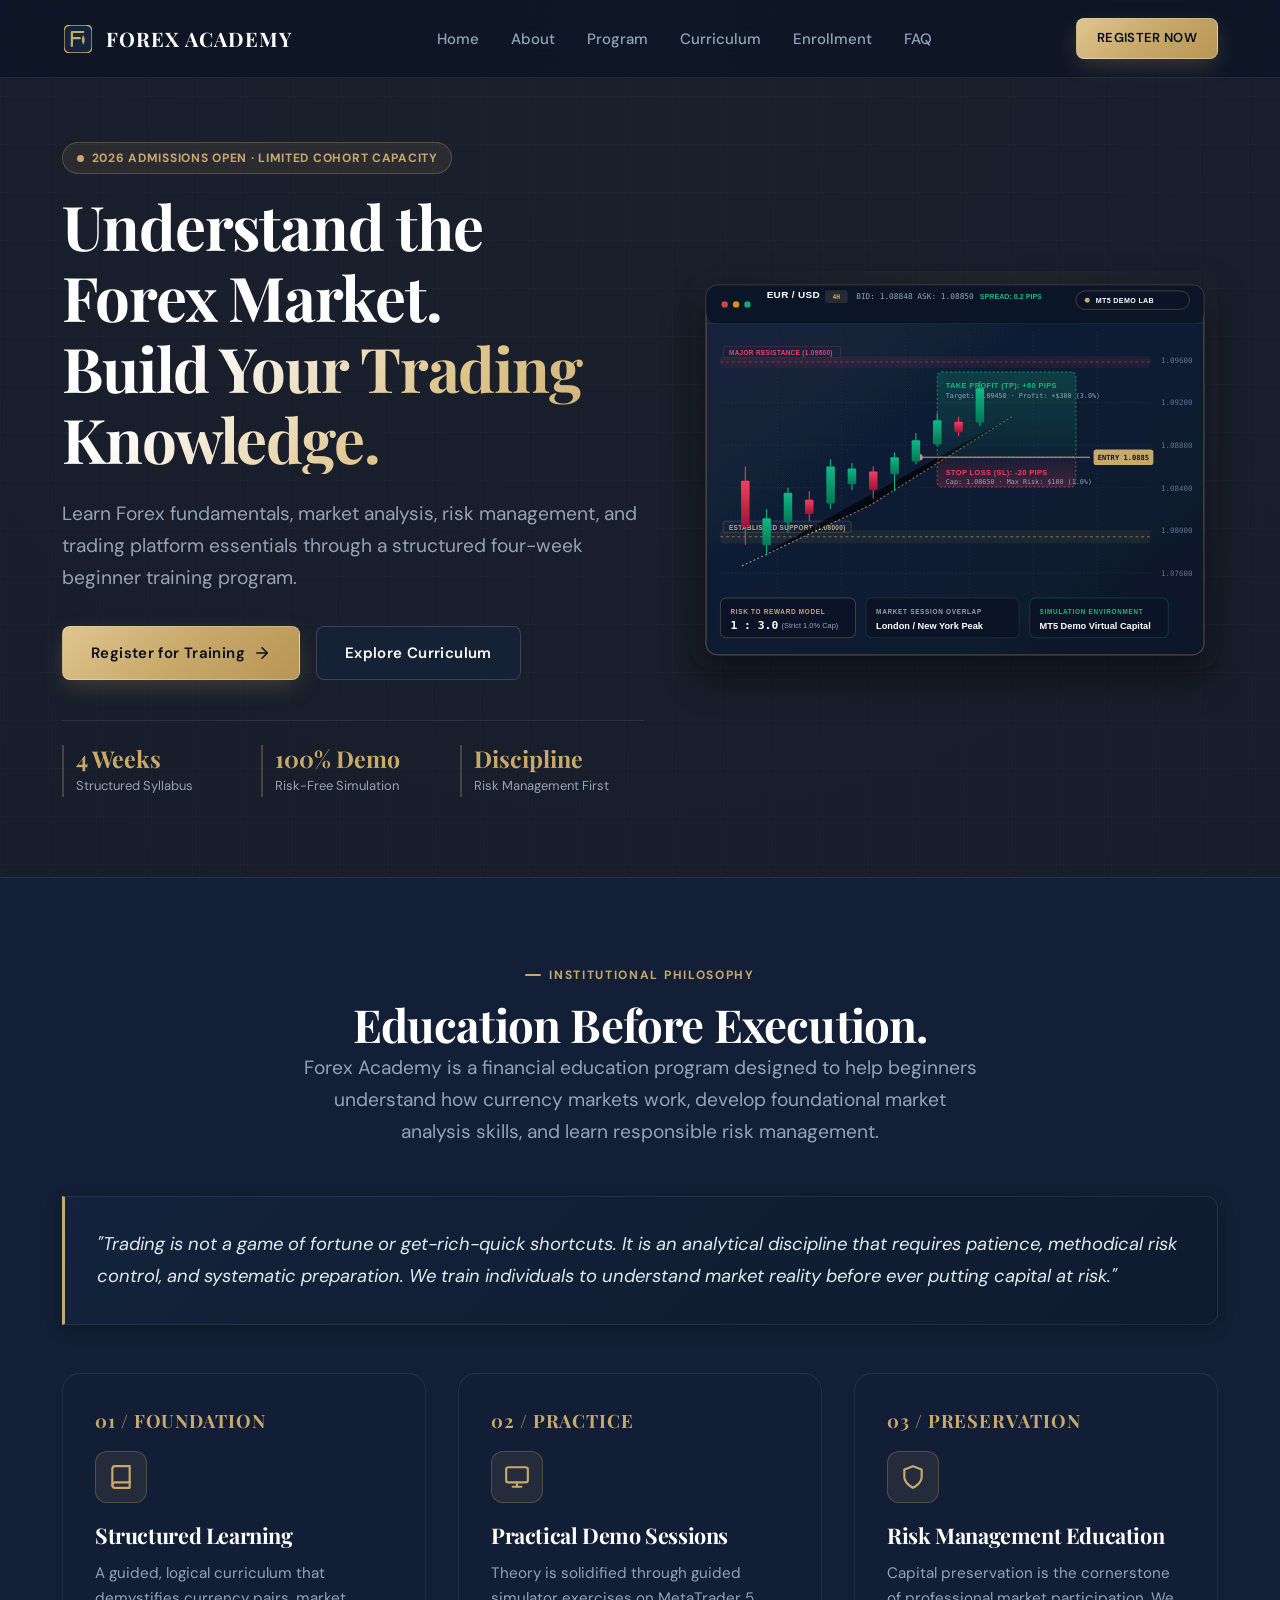
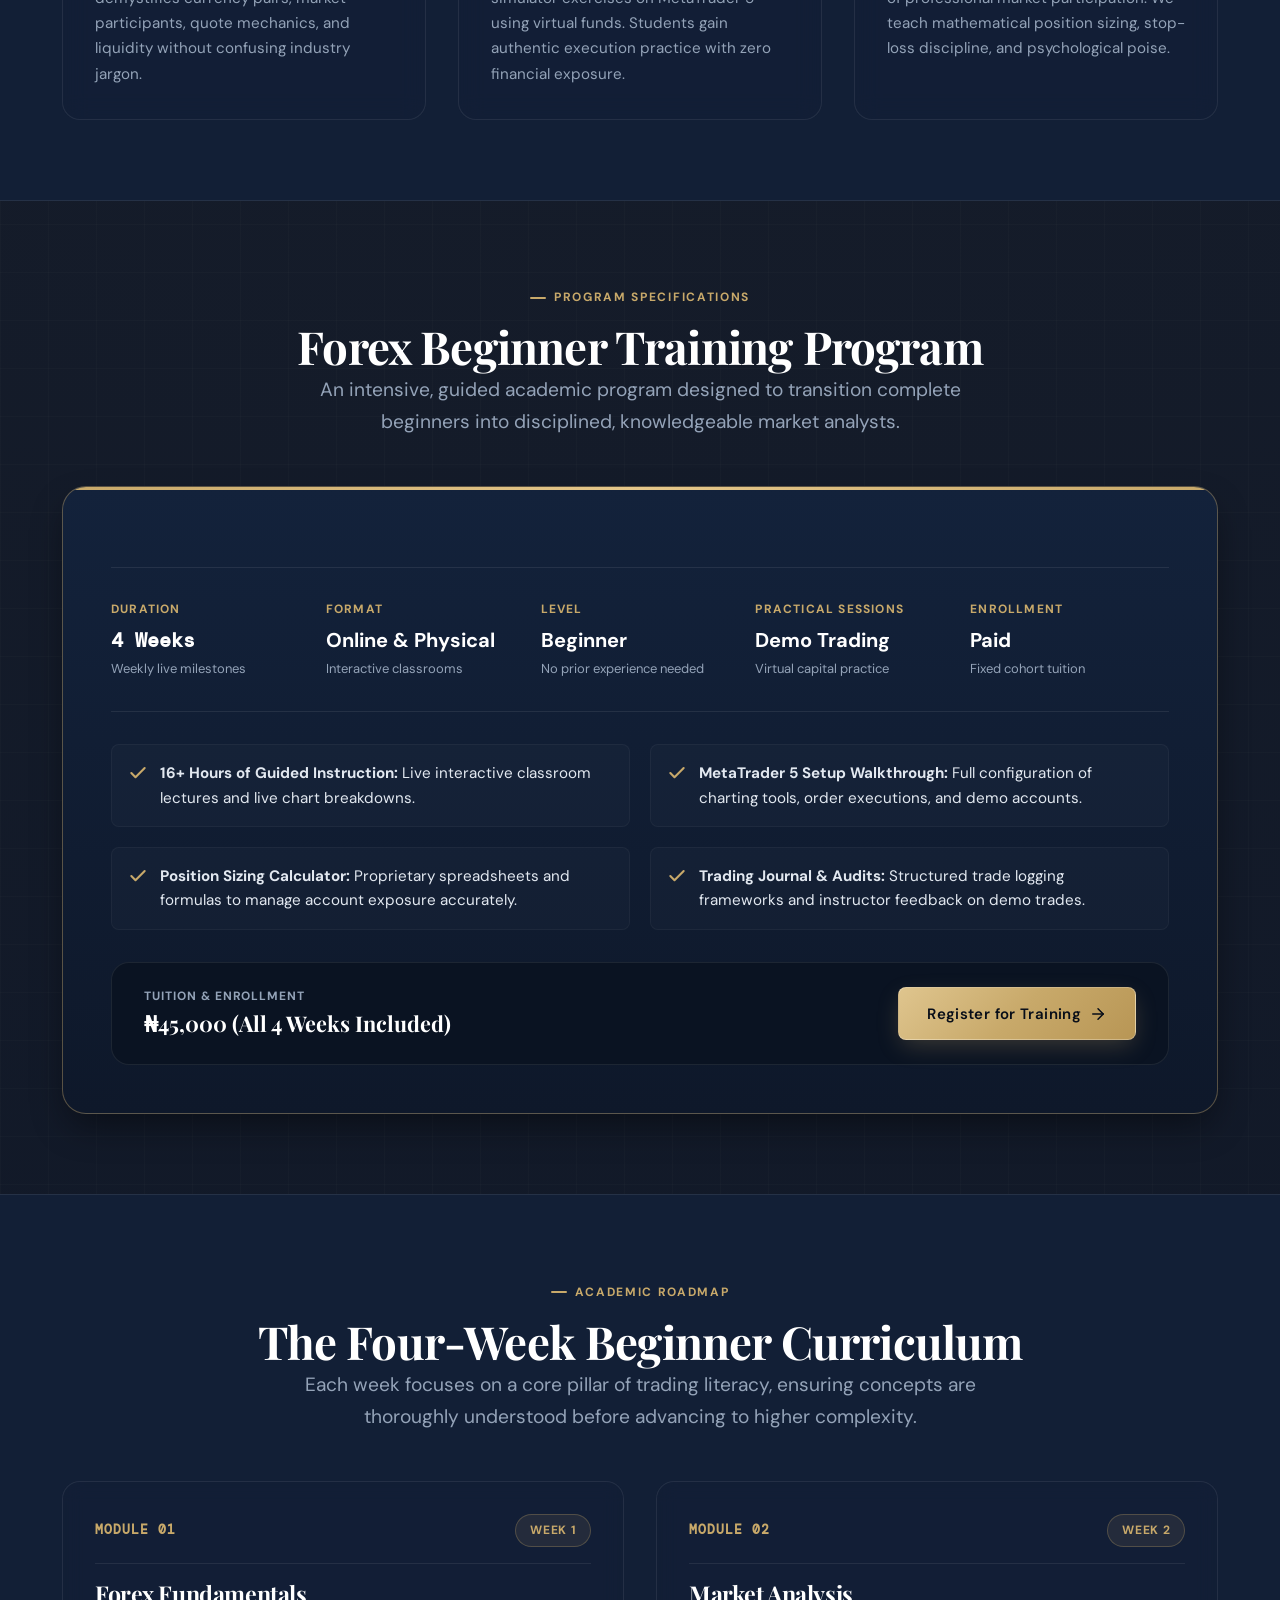
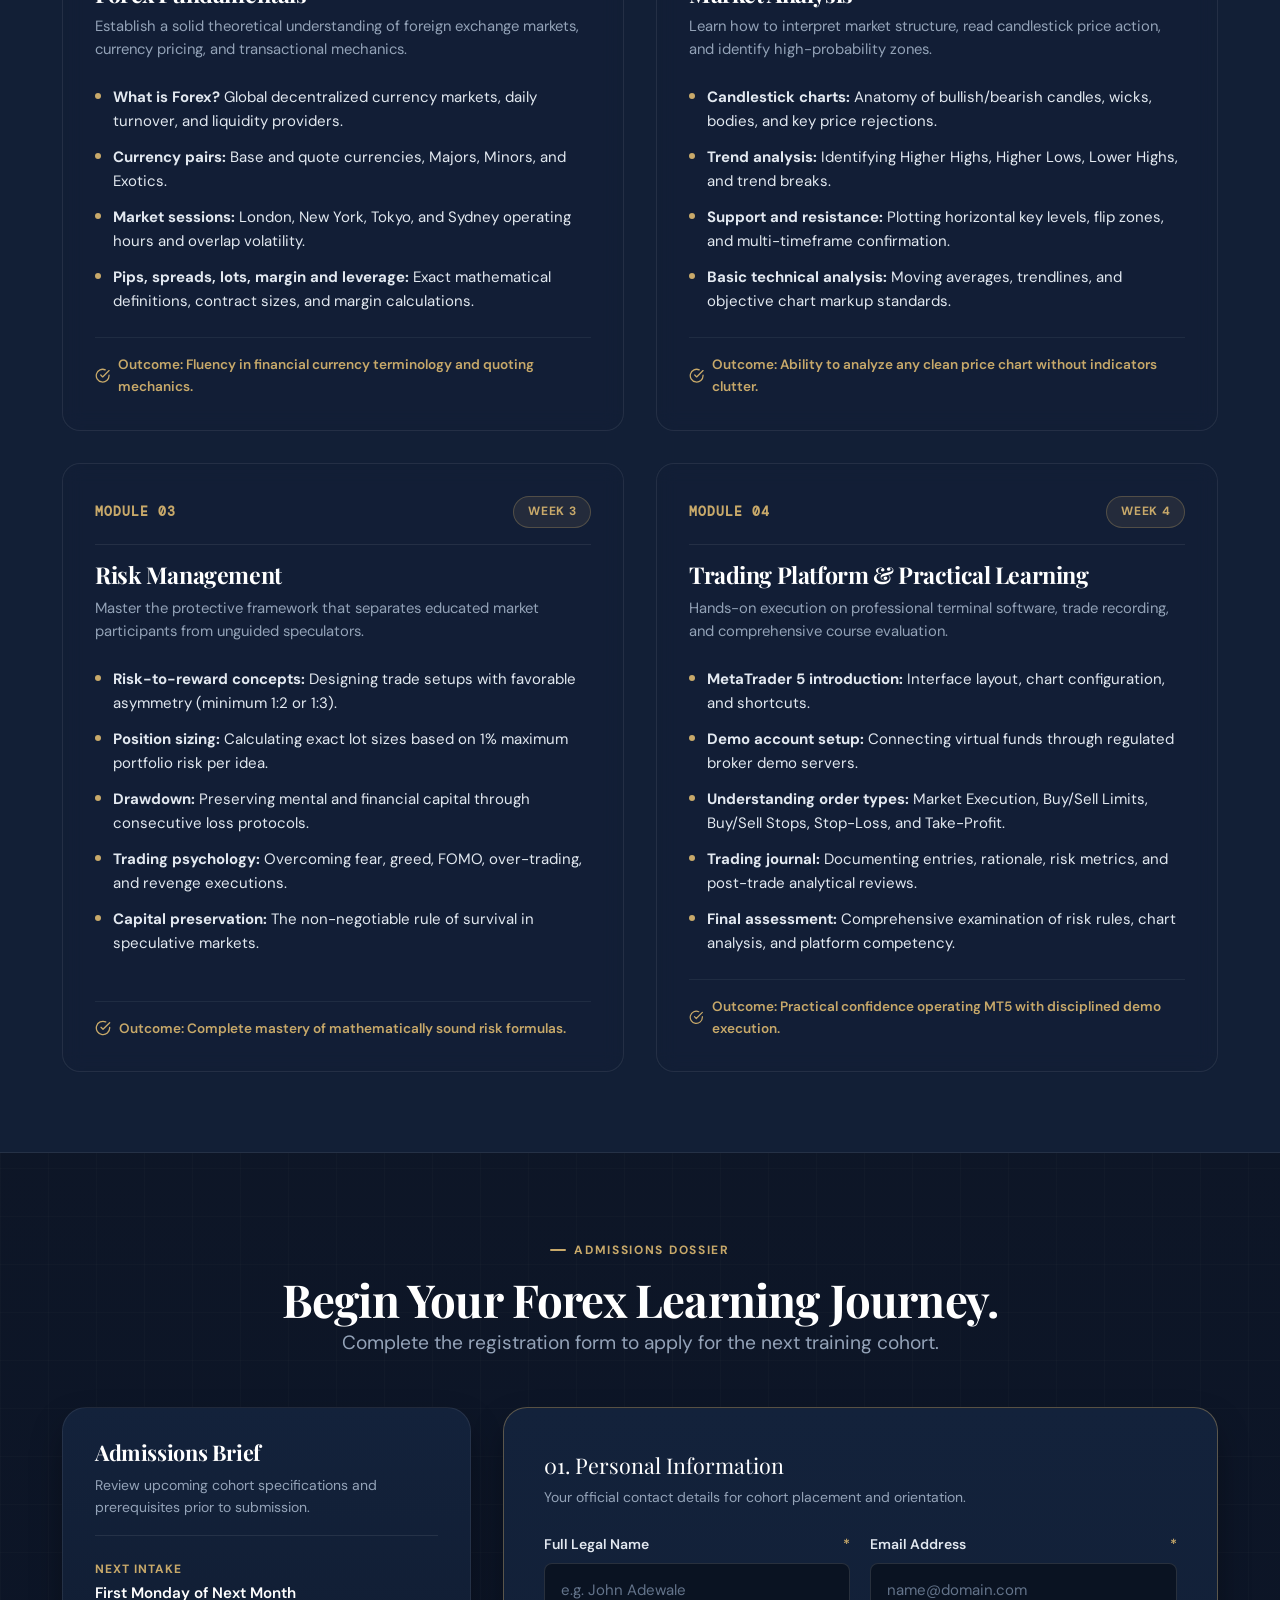
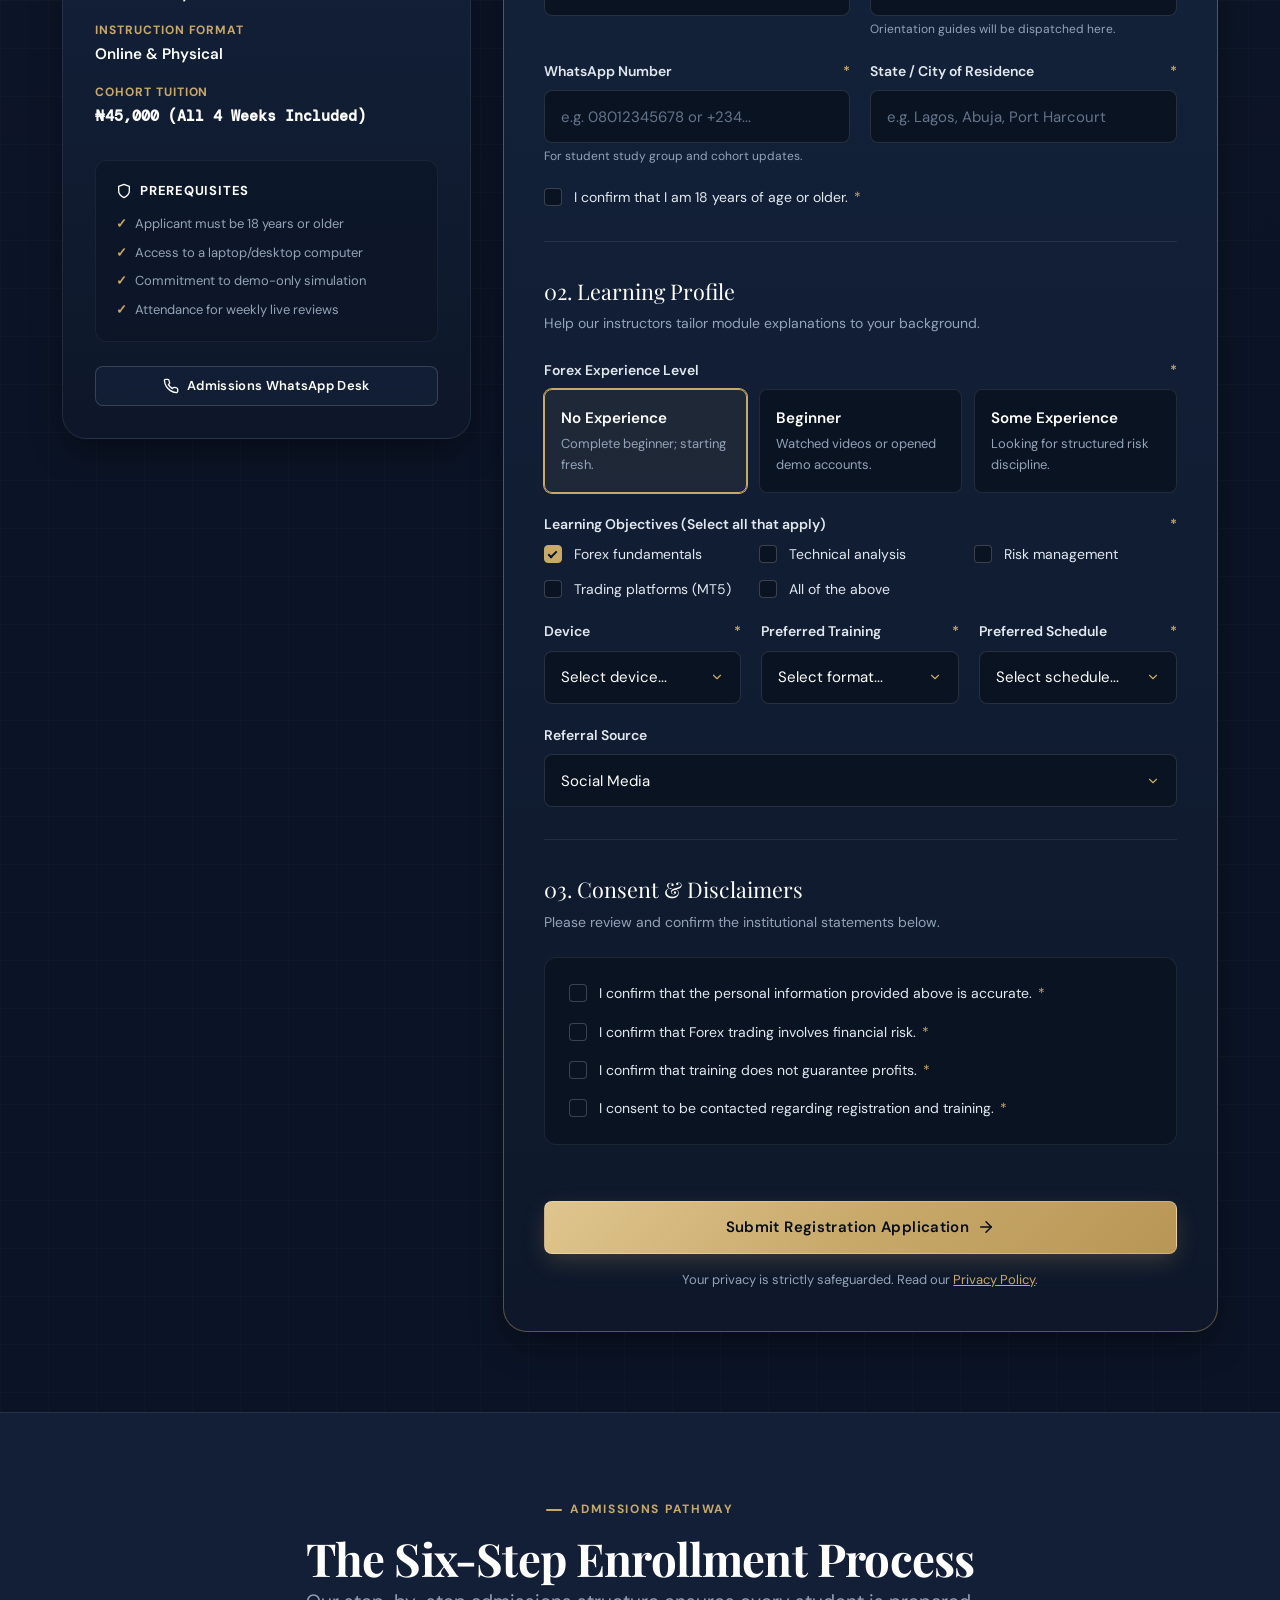
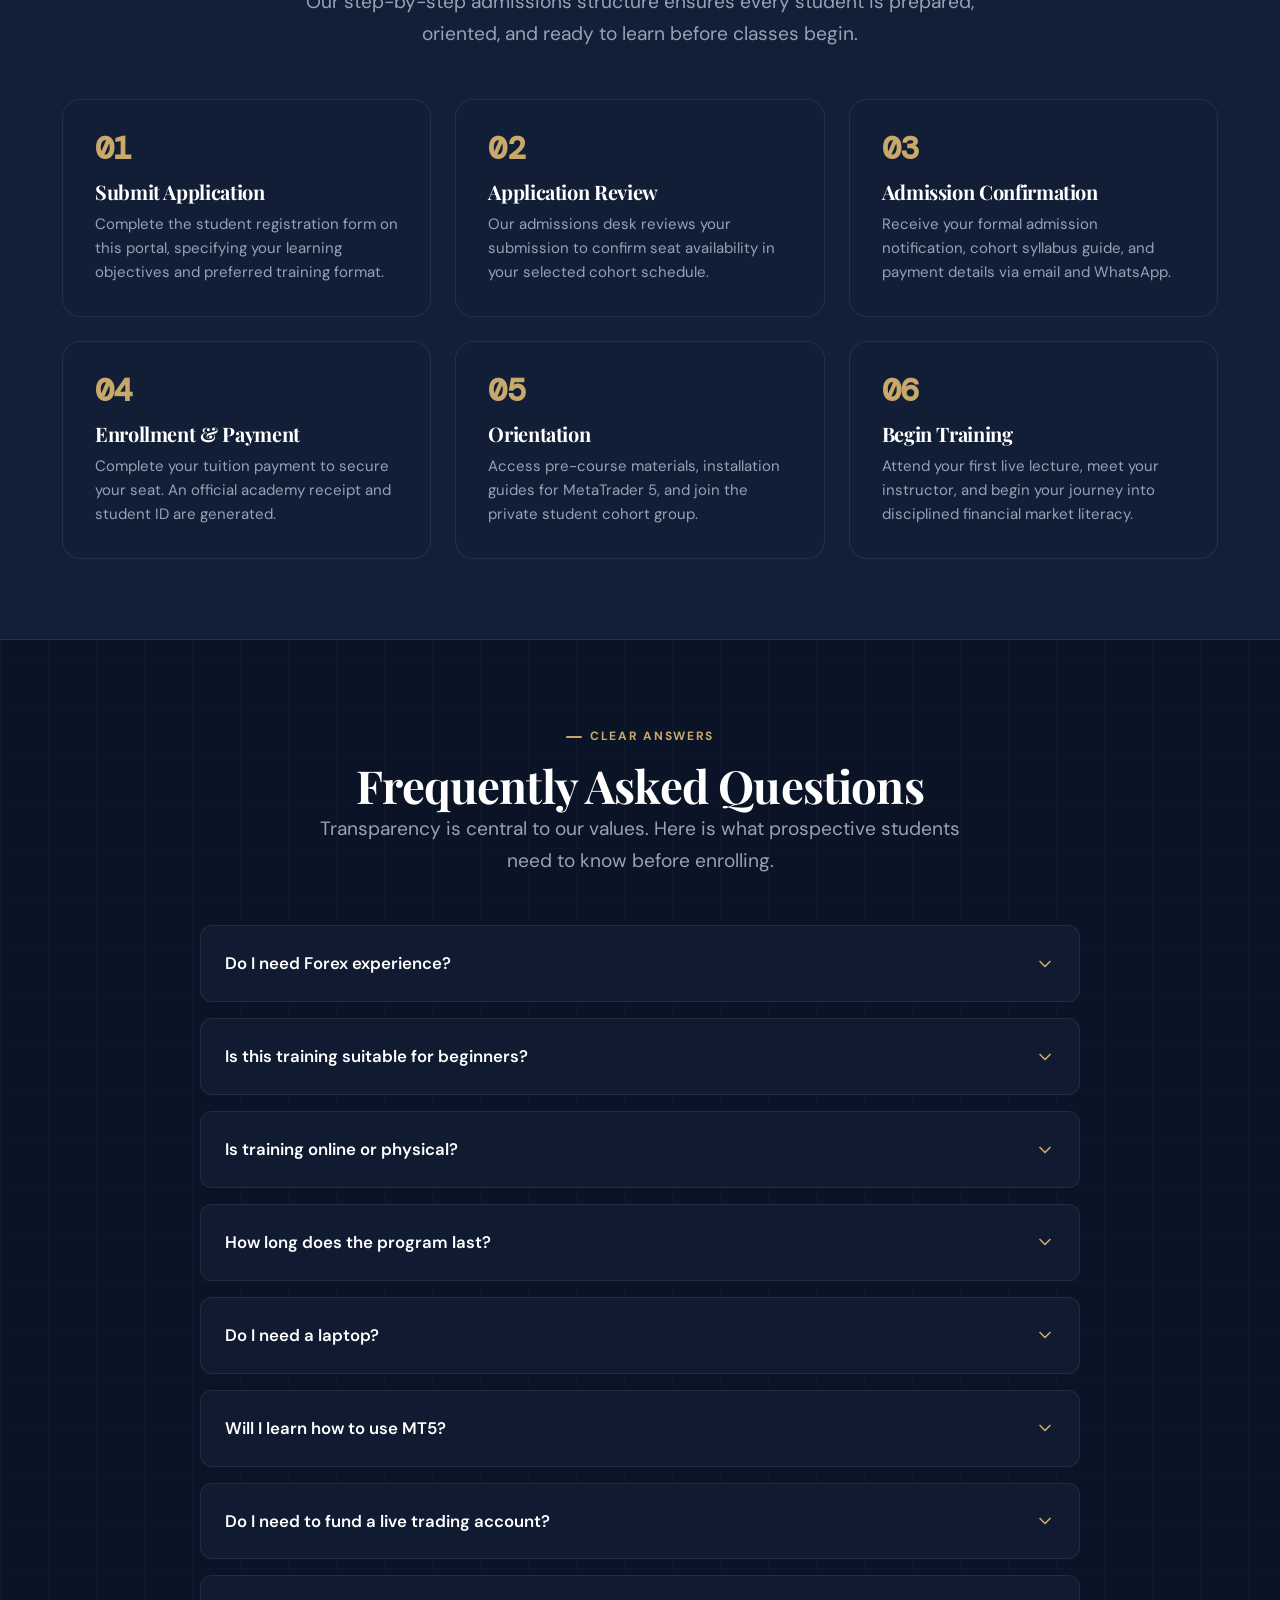
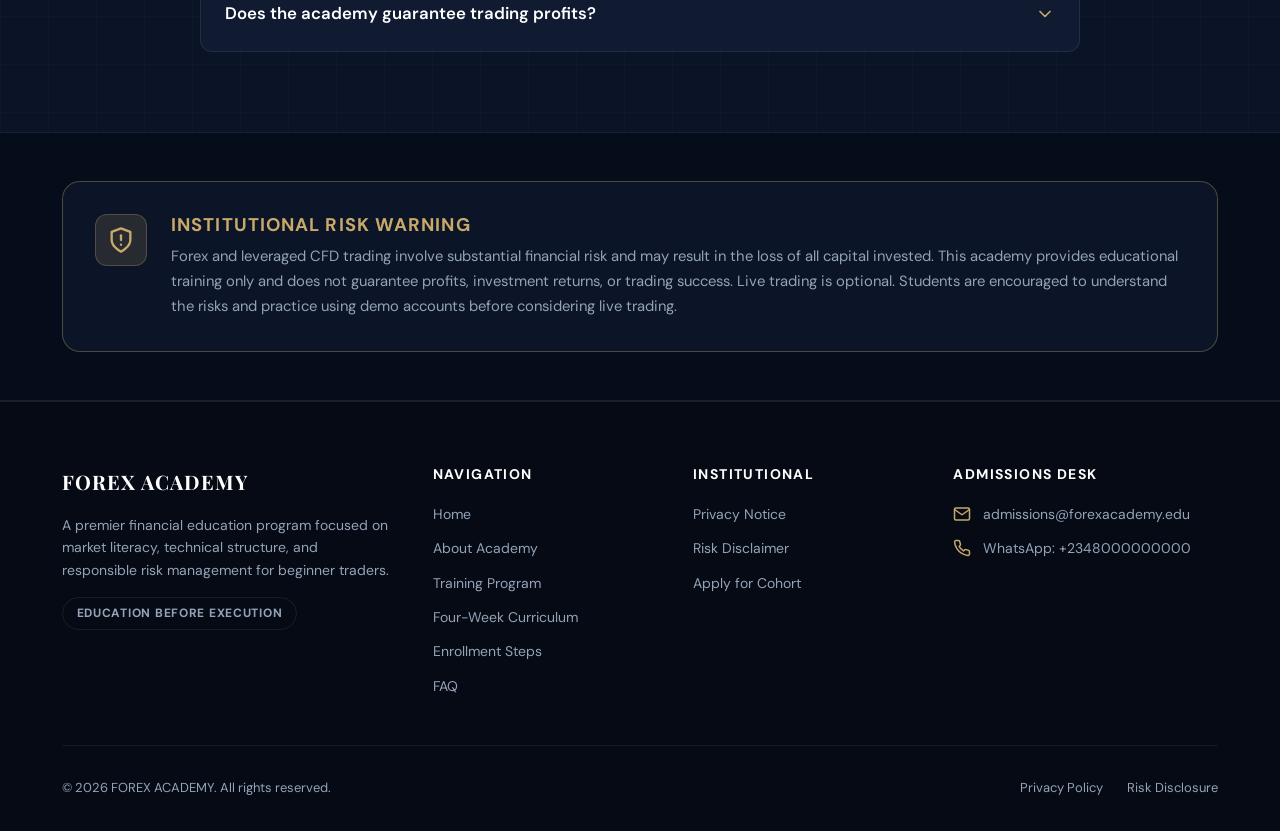
==== index.html @ 7725206b "feat: add initial forex academy static web application and documentation" ====
<!DOCTYPE html>
<html lang="en">
<head>
  <meta charset="UTF-8">
  <meta name="viewport" content="width=device-width, initial-scale=1.0">
  <title>Forex Academy | Learn Forex Trading Fundamentals</title>
  <meta name="description" content="Learn Forex fundamentals, technical analysis, and risk management through a structured four-week beginner Forex training program.">
  <meta name="keywords" content="forex academy, learn forex, beginner forex training, technical analysis, risk management, MT5 demo trading">
  <meta name="author" content="FOREX ACADEMY">
  <meta name="robots" content="index, follow">

  <!-- Open Graph / Facebook -->
  <meta property="og:type" content="website">
  <meta property="og:title" content="Forex Academy | Learn Forex Trading Fundamentals">
  <meta property="og:description" content="Learn Forex fundamentals, technical analysis, and risk management through a structured four-week beginner Forex training program.">
  <meta property="og:image" content="assets/images/hero-chart.svg">

  <!-- Twitter Card -->
  <meta name="twitter:card" content="summary_large_image">
  <meta name="twitter:title" content="Forex Academy | Learn Forex Trading Fundamentals">
  <meta name="twitter:description" content="Learn Forex fundamentals, technical analysis, and risk management through a structured four-week beginner Forex training program.">
  <meta name="twitter:image" content="assets/images/hero-chart.svg">

  <!-- Favicon -->
  <link rel="icon" type="image/svg+xml" href="assets/icons/favicon.svg">

  <!-- Google Fonts Preconnect -->
  <link rel="preconnect" href="https://fonts.googleapis.com">
  <link rel="preconnect" href="https://fonts.gstatic.com" crossorigin>
  <link href="https://fonts.googleapis.com/css2?family=DM+Mono:ital,wght@0,400;0,500;1,400&family=DM+Sans:ital,opsz,wght@0,9..40,400;0,9..40,500;0,9..40,600;0,9..40,700;1,9..40,400&family=Playfair+Display:ital,wght@0,600;0,700;1,600&display=swap" rel="stylesheet">

  <!-- Core Stylesheet -->
  <link rel="stylesheet" href="styles.css">
</head>
<body>

  <!-- ======================================================================
       1. HEADER & NAVIGATION
       ====================================================================== -->
  <header class="site-header" id="site-header">
    <div class="container header-inner">
      <a href="#hero" class="brand-logo" aria-label="Forex Academy Home">
        <div class="brand-emblem" aria-hidden="true">
          <svg width="28" height="28" viewBox="0 0 64 64" fill="none">
            <rect width="64" height="64" rx="14" fill="#14243D" stroke="#C8A96A" stroke-width="3"/>
            <path d="M18 16 H44 M18 16 V48 M18 30 H36" stroke="#C8A96A" stroke-width="5" stroke-linecap="round"/>
            <line x1="44" y1="24" x2="44" y2="44" stroke="#C8A96A" stroke-width="2.5"/>
            <rect x="41" y="28" width="6" height="12" rx="1.5" fill="#C8A96A"/>
          </svg>
        </div>
        <span data-config="academyName">FOREX ACADEMY</span>
      </a>

      <!-- Desktop Navigation -->
      <nav class="nav-desktop" aria-label="Main Navigation">
        <a href="#hero" class="nav-link">Home</a>
        <a href="#about" class="nav-link">About</a>
        <a href="#program" class="nav-link">Program</a>
        <a href="#curriculum" class="nav-link">Curriculum</a>
        <a href="#enrollment" class="nav-link">Enrollment</a>
        <a href="#faq" class="nav-link">FAQ</a>
      </nav>

      <div class="header-actions">
        <a href="#registration" class="btn btn-primary btn-sm btn-header-cta">REGISTER NOW</a>
        
        <!-- Mobile Hamburger Toggle -->
        <button class="mobile-nav-toggle" aria-label="Toggle navigation menu" aria-expanded="false" aria-controls="mobile-nav-drawer">
          <span class="hamburger-line"></span>
          <span class="hamburger-line"></span>
          <span class="hamburger-line"></span>
        </button>
      </div>
    </div>
  </header>

  <!-- Mobile Navigation Drawer -->
  <div class="mobile-nav-backdrop" aria-hidden="true"></div>
  <aside class="mobile-nav-drawer" id="mobile-nav-drawer" aria-label="Mobile Navigation">
    <div class="mobile-nav-top">
      <a href="#hero" class="brand-logo" style="margin-bottom: var(--space-6);">
        <span data-config="academyName">FOREX ACADEMY</span>
      </a>
      <div style="margin-bottom: var(--space-6);">
        <span class="badge badge-gold badge-pulse">Admissions Open</span>
      </div>
      <nav class="mobile-nav-links">
        <a href="#hero" class="mobile-nav-link">
          <span>Home</span>
          <span style="color: var(--color-gold); font-size: 0.8rem;">&rarr;</span>
        </a>
        <a href="#about" class="mobile-nav-link">
          <span>About Academy</span>
          <span style="color: var(--color-gold); font-size: 0.8rem;">&rarr;</span>
        </a>
        <a href="#program" class="mobile-nav-link">
          <span>Training Program</span>
          <span style="color: var(--color-gold); font-size: 0.8rem;">&rarr;</span>
        </a>
        <a href="#curriculum" class="mobile-nav-link">
          <span>Curriculum</span>
          <span style="color: var(--color-gold); font-size: 0.8rem;">&rarr;</span>
        </a>
        <a href="#enrollment" class="mobile-nav-link">
          <span>Enrollment Steps</span>
          <span style="color: var(--color-gold); font-size: 0.8rem;">&rarr;</span>
        </a>
        <a href="#faq" class="mobile-nav-link">
          <span>FAQ</span>
          <span style="color: var(--color-gold); font-size: 0.8rem;">&rarr;</span>
        </a>
      </nav>
    </div>
    <div class="mobile-nav-footer">
      <a href="#registration" class="btn btn-primary btn-block">REGISTER NOW</a>
      <a href="#" target="_blank" rel="noopener noreferrer" class="btn btn-secondary btn-block" data-config="whatsappLink">
        WhatsApp Admissions Desk
      </a>
    </div>
  </aside>

  <main id="main-content">
    <!-- ======================================================================
         2. HERO SECTION
         ====================================================================== -->
    <section class="section hero-section" id="hero">
      <div class="container">
        <div class="hero-grid">
          <div class="hero-content">
            <div class="hero-badge-wrap">
              <span class="badge badge-gold badge-pulse">2026 Admissions Open · Limited Cohort Capacity</span>
            </div>
            <h1 class="hero-title">
              Understand the Forex Market. <span>Build Your Trading Knowledge.</span>
            </h1>
            <p class="lead-text hero-description">
              Learn Forex fundamentals, market analysis, risk management, and trading platform essentials through a structured four-week beginner training program.
            </p>
            <div class="hero-cta-group">
              <a href="#registration" class="btn btn-primary">
                Register for Training
                <svg width="18" height="18" viewBox="0 0 24 24" fill="none" stroke="currentColor" stroke-width="2" stroke-linecap="round" stroke-linejoin="round" aria-hidden="true">
                  <line x1="5" y1="12" x2="19" y2="12"></line>
                  <polyline points="12 5 19 12 12 19"></polyline>
                </svg>
              </a>
              <a href="#curriculum" class="btn btn-secondary">Explore Curriculum</a>
            </div>
            <div class="hero-stats-row">
              <div class="stat-item">
                <span class="stat-value mono-num">4 Weeks</span>
                <span class="stat-label">Structured Syllabus</span>
              </div>
              <div class="stat-item">
                <span class="stat-value mono-num">100% Demo</span>
                <span class="stat-label">Risk-Free Simulation</span>
              </div>
              <div class="stat-item">
                <span class="stat-value">Discipline</span>
                <span class="stat-label">Risk Management First</span>
              </div>
            </div>
          </div>

          <!-- Hero Market Structure Visual -->
          <div class="hero-visual-card" aria-hidden="true">
            <img src="assets/images/hero-chart.svg" alt="EUR/USD Technical Market Structure and Risk to Reward Model" width="740" height="560" loading="eager">
          </div>
        </div>
      </div>
    </section>

    <!-- ======================================================================
         3. ABOUT THE ACADEMY
         ====================================================================== -->
    <section class="section section-alt" id="about">
      <div class="container">
        <div class="section-header text-center">
          <span class="eyebrow">Institutional Philosophy</span>
          <h2>Education Before Execution.</h2>
          <p class="lead-text">
            Forex Academy is a financial education program designed to help beginners understand how currency markets work, develop foundational market analysis skills, and learn responsible risk management.
          </p>
        </div>

        <div class="about-quote-box">
          <p>
            "Trading is not a game of fortune or get-rich-quick shortcuts. It is an analytical discipline that requires patience, methodical risk control, and systematic preparation. We train individuals to understand market reality before ever putting capital at risk."
          </p>
        </div>

        <div class="features-grid">
          <!-- Card 1 -->
          <div class="feature-card">
            <div class="feature-number">01 / FOUNDATION</div>
            <div class="feature-icon-wrapper" aria-hidden="true">
              <svg width="26" height="26" viewBox="0 0 24 24" fill="none" stroke="currentColor" stroke-width="2" stroke-linecap="round" stroke-linejoin="round">
                <path d="M4 19.5A2.5 2.5 0 0 1 6.5 17H20"></path>
                <path d="M6.5 2H20v20H6.5A2.5 2.5 0 0 1 4 19.5v-15A2.5 2.5 0 0 1 6.5 2z"></path>
              </svg>
            </div>
            <h3>Structured Learning</h3>
            <p>
              A guided, logical curriculum that demystifies currency pairs, market participants, quote mechanics, and liquidity without confusing industry jargon.
            </p>
          </div>

          <!-- Card 2 -->
          <div class="feature-card">
            <div class="feature-number">02 / PRACTICE</div>
            <div class="feature-icon-wrapper" aria-hidden="true">
              <svg width="26" height="26" viewBox="0 0 24 24" fill="none" stroke="currentColor" stroke-width="2" stroke-linecap="round" stroke-linejoin="round">
                <rect x="2" y="3" width="20" height="14" rx="2" ry="2"></rect>
                <line x1="8" y1="21" x2="16" y2="21"></line>
                <line x1="12" y1="17" x2="12" y2="21"></line>
              </svg>
            </div>
            <h3>Practical Demo Sessions</h3>
            <p>
              Theory is solidified through guided simulator exercises on MetaTrader 5 using virtual funds. Students gain authentic execution practice with zero financial exposure.
            </p>
          </div>

          <!-- Card 3 -->
          <div class="feature-card">
            <div class="feature-number">03 / PRESERVATION</div>
            <div class="feature-icon-wrapper" aria-hidden="true">
              <svg width="26" height="26" viewBox="0 0 24 24" fill="none" stroke="currentColor" stroke-width="2" stroke-linecap="round" stroke-linejoin="round">
                <path d="M12 22s8-4 8-10V5l-8-3-8 3v7c0 6 8 10 8 10z"></path>
              </svg>
            </div>
            <h3>Risk Management Education</h3>
            <p>
              Capital preservation is the cornerstone of professional market participation. We teach mathematical position sizing, stop-loss discipline, and psychological poise.
            </p>
          </div>
        </div>
      </div>
    </section>

    <!-- ======================================================================
         4. TRAINING PROGRAM
         ====================================================================== -->
    <section class="section" id="program">
      <div class="container">
        <div class="section-header text-center">
          <span class="eyebrow">Program Specifications</span>
          <h2>Forex Beginner Training Program</h2>
          <p class="lead-text">
            An intensive, guided academic program designed to transition complete beginners into disciplined, knowledgeable market analysts.
          </p>
        </div>

        <div class="program-card">
          <div class="program-summary-grid">
            <div class="program-spec-item">
              <span class="spec-label">Duration</span>
              <span class="spec-value mono-num">4 Weeks</span>
              <span class="spec-desc">Weekly live milestones</span>
            </div>
            <div class="program-spec-item">
              <span class="spec-label">Format</span>
              <span class="spec-value" data-config="classFormat">Online & Physical</span>
              <span class="spec-desc">Interactive classrooms</span>
            </div>
            <div class="program-spec-item">
              <span class="spec-label">Level</span>
              <span class="spec-value">Beginner</span>
              <span class="spec-desc">No prior experience needed</span>
            </div>
            <div class="program-spec-item">
              <span class="spec-label">Practical Sessions</span>
              <span class="spec-value">Demo Trading</span>
              <span class="spec-desc">Virtual capital practice</span>
            </div>
            <div class="program-spec-item">
              <span class="spec-label">Enrollment</span>
              <span class="spec-value">Paid</span>
              <span class="spec-desc">Fixed cohort tuition</span>
            </div>
          </div>

          <div class="program-benefits-grid">
            <div class="benefit-item">
              <svg class="benefit-icon" width="20" height="20" viewBox="0 0 24 24" fill="none" stroke="currentColor" stroke-width="2.5" stroke-linecap="round" stroke-linejoin="round" aria-hidden="true">
                <polyline points="20 6 9 17 4 12"></polyline>
              </svg>
              <span><strong>16+ Hours of Guided Instruction:</strong> Live interactive classroom lectures and live chart breakdowns.</span>
            </div>
            <div class="benefit-item">
              <svg class="benefit-icon" width="20" height="20" viewBox="0 0 24 24" fill="none" stroke="currentColor" stroke-width="2.5" stroke-linecap="round" stroke-linejoin="round" aria-hidden="true">
                <polyline points="20 6 9 17 4 12"></polyline>
              </svg>
              <span><strong>MetaTrader 5 Setup Walkthrough:</strong> Full configuration of charting tools, order executions, and demo accounts.</span>
            </div>
            <div class="benefit-item">
              <svg class="benefit-icon" width="20" height="20" viewBox="0 0 24 24" fill="none" stroke="currentColor" stroke-width="2.5" stroke-linecap="round" stroke-linejoin="round" aria-hidden="true">
                <polyline points="20 6 9 17 4 12"></polyline>
              </svg>
              <span><strong>Position Sizing Calculator:</strong> Proprietary spreadsheets and formulas to manage account exposure accurately.</span>
            </div>
            <div class="benefit-item">
              <svg class="benefit-icon" width="20" height="20" viewBox="0 0 24 24" fill="none" stroke="currentColor" stroke-width="2.5" stroke-linecap="round" stroke-linejoin="round" aria-hidden="true">
                <polyline points="20 6 9 17 4 12"></polyline>
              </svg>
              <span><strong>Trading Journal & Audits:</strong> Structured trade logging frameworks and instructor feedback on demo trades.</span>
            </div>
          </div>

          <div class="program-action-box">
            <div class="program-price-box">
              <span class="program-price-title">Tuition & Enrollment</span>
              <span class="program-price-amount" data-config="courseFee">₦45,000 (All 4 Weeks Included)</span>
            </div>
            <a href="#registration" class="btn btn-primary">
              Register for Training
              <svg width="18" height="18" viewBox="0 0 24 24" fill="none" stroke="currentColor" stroke-width="2" stroke-linecap="round" stroke-linejoin="round" aria-hidden="true">
                <line x1="5" y1="12" x2="19" y2="12"></line>
                <polyline points="12 5 19 12 12 19"></polyline>
              </svg>
            </a>
          </div>
        </div>
      </div>
    </section>

    <!-- ======================================================================
         5. CURRICULUM SECTION
         ====================================================================== -->
    <section class="section section-alt" id="curriculum">
      <div class="container">
        <div class="section-header text-center">
          <span class="eyebrow">Academic Roadmap</span>
          <h2>The Four-Week Beginner Curriculum</h2>
          <p class="lead-text">
            Each week focuses on a core pillar of trading literacy, ensuring concepts are thoroughly understood before advancing to higher complexity.
          </p>
        </div>

        <div class="curriculum-timeline">
          <!-- Week 1 -->
          <div class="curriculum-card">
            <div class="curriculum-header">
              <span class="curriculum-week-badge">Module 01</span>
              <span class="badge badge-gold">Week 1</span>
            </div>
            <h3>Forex Fundamentals</h3>
            <p class="curriculum-goal">
              Establish a solid theoretical understanding of foreign exchange markets, currency pricing, and transactional mechanics.
            </p>
            <ul class="curriculum-topics-list">
              <li class="curriculum-topic-item">
                <span class="topic-bullet"></span>
                <span><strong>What is Forex?</strong> Global decentralized currency markets, daily turnover, and liquidity providers.</span>
              </li>
              <li class="curriculum-topic-item">
                <span class="topic-bullet"></span>
                <span><strong>Currency pairs:</strong> Base and quote currencies, Majors, Minors, and Exotics.</span>
              </li>
              <li class="curriculum-topic-item">
                <span class="topic-bullet"></span>
                <span><strong>Market sessions:</strong> London, New York, Tokyo, and Sydney operating hours and overlap volatility.</span>
              </li>
              <li class="curriculum-topic-item">
                <span class="topic-bullet"></span>
                <span><strong>Pips, spreads, lots, margin and leverage:</strong> Exact mathematical definitions, contract sizes, and margin calculations.</span>
              </li>
            </ul>
            <div class="curriculum-outcome">
              <svg width="16" height="16" viewBox="0 0 24 24" fill="none" stroke="currentColor" stroke-width="2" stroke-linecap="round" stroke-linejoin="round" aria-hidden="true">
                <path d="M22 11.08V12a10 10 0 1 1-5.93-9.14"></path>
                <polyline points="22 4 12 14.01 9 11.01"></polyline>
              </svg>
              <span>Outcome: Fluency in financial currency terminology and quoting mechanics.</span>
            </div>
          </div>

          <!-- Week 2 -->
          <div class="curriculum-card">
            <div class="curriculum-header">
              <span class="curriculum-week-badge">Module 02</span>
              <span class="badge badge-gold">Week 2</span>
            </div>
            <h3>Market Analysis</h3>
            <p class="curriculum-goal">
              Learn how to interpret market structure, read candlestick price action, and identify high-probability zones.
            </p>
            <ul class="curriculum-topics-list">
              <li class="curriculum-topic-item">
                <span class="topic-bullet"></span>
                <span><strong>Candlestick charts:</strong> Anatomy of bullish/bearish candles, wicks, bodies, and key price rejections.</span>
              </li>
              <li class="curriculum-topic-item">
                <span class="topic-bullet"></span>
                <span><strong>Trend analysis:</strong> Identifying Higher Highs, Higher Lows, Lower Highs, and trend breaks.</span>
              </li>
              <li class="curriculum-topic-item">
                <span class="topic-bullet"></span>
                <span><strong>Support and resistance:</strong> Plotting horizontal key levels, flip zones, and multi-timeframe confirmation.</span>
              </li>
              <li class="curriculum-topic-item">
                <span class="topic-bullet"></span>
                <span><strong>Basic technical analysis:</strong> Moving averages, trendlines, and objective chart markup standards.</span>
              </li>
            </ul>
            <div class="curriculum-outcome">
              <svg width="16" height="16" viewBox="0 0 24 24" fill="none" stroke="currentColor" stroke-width="2" stroke-linecap="round" stroke-linejoin="round" aria-hidden="true">
                <path d="M22 11.08V12a10 10 0 1 1-5.93-9.14"></path>
                <polyline points="22 4 12 14.01 9 11.01"></polyline>
              </svg>
              <span>Outcome: Ability to analyze any clean price chart without indicators clutter.</span>
            </div>
          </div>

          <!-- Week 3 -->
          <div class="curriculum-card">
            <div class="curriculum-header">
              <span class="curriculum-week-badge">Module 03</span>
              <span class="badge badge-gold">Week 3</span>
            </div>
            <h3>Risk Management</h3>
            <p class="curriculum-goal">
              Master the protective framework that separates educated market participants from unguided speculators.
            </p>
            <ul class="curriculum-topics-list">
              <li class="curriculum-topic-item">
                <span class="topic-bullet"></span>
                <span><strong>Risk-to-reward concepts:</strong> Designing trade setups with favorable asymmetry (minimum 1:2 or 1:3).</span>
              </li>
              <li class="curriculum-topic-item">
                <span class="topic-bullet"></span>
                <span><strong>Position sizing:</strong> Calculating exact lot sizes based on 1% maximum portfolio risk per idea.</span>
              </li>
              <li class="curriculum-topic-item">
                <span class="topic-bullet"></span>
                <span><strong>Drawdown:</strong> Preserving mental and financial capital through consecutive loss protocols.</span>
              </li>
              <li class="curriculum-topic-item">
                <span class="topic-bullet"></span>
                <span><strong>Trading psychology:</strong> Overcoming fear, greed, FOMO, over-trading, and revenge executions.</span>
              </li>
              <li class="curriculum-topic-item">
                <span class="topic-bullet"></span>
                <span><strong>Capital preservation:</strong> The non-negotiable rule of survival in speculative markets.</span>
              </li>
            </ul>
            <div class="curriculum-outcome">
              <svg width="16" height="16" viewBox="0 0 24 24" fill="none" stroke="currentColor" stroke-width="2" stroke-linecap="round" stroke-linejoin="round" aria-hidden="true">
                <path d="M22 11.08V12a10 10 0 1 1-5.93-9.14"></path>
                <polyline points="22 4 12 14.01 9 11.01"></polyline>
              </svg>
              <span>Outcome: Complete mastery of mathematically sound risk formulas.</span>
            </div>
          </div>

          <!-- Week 4 -->
          <div class="curriculum-card">
            <div class="curriculum-header">
              <span class="curriculum-week-badge">Module 04</span>
              <span class="badge badge-gold">Week 4</span>
            </div>
            <h3>Trading Platform & Practical Learning</h3>
            <p class="curriculum-goal">
              Hands-on execution on professional terminal software, trade recording, and comprehensive course evaluation.
            </p>
            <ul class="curriculum-topics-list">
              <li class="curriculum-topic-item">
                <span class="topic-bullet"></span>
                <span><strong>MetaTrader 5 introduction:</strong> Interface layout, chart configuration, and shortcuts.</span>
              </li>
              <li class="curriculum-topic-item">
                <span class="topic-bullet"></span>
                <span><strong>Demo account setup:</strong> Connecting virtual funds through regulated broker demo servers.</span>
              </li>
              <li class="curriculum-topic-item">
                <span class="topic-bullet"></span>
                <span><strong>Understanding order types:</strong> Market Execution, Buy/Sell Limits, Buy/Sell Stops, Stop-Loss, and Take-Profit.</span>
              </li>
              <li class="curriculum-topic-item">
                <span class="topic-bullet"></span>
                <span><strong>Trading journal:</strong> Documenting entries, rationale, risk metrics, and post-trade analytical reviews.</span>
              </li>
              <li class="curriculum-topic-item">
                <span class="topic-bullet"></span>
                <span><strong>Final assessment:</strong> Comprehensive examination of risk rules, chart analysis, and platform competency.</span>
              </li>
            </ul>
            <div class="curriculum-outcome">
              <svg width="16" height="16" viewBox="0 0 24 24" fill="none" stroke="currentColor" stroke-width="2" stroke-linecap="round" stroke-linejoin="round" aria-hidden="true">
                <path d="M22 11.08V12a10 10 0 1 1-5.93-9.14"></path>
                <polyline points="22 4 12 14.01 9 11.01"></polyline>
              </svg>
              <span>Outcome: Practical confidence operating MT5 with disciplined demo execution.</span>
            </div>
          </div>
        </div>
      </div>
    </section>

    <!-- ======================================================================
         6. REGISTRATION / ADMISSIONS PORTAL
         ====================================================================== -->
    <section class="section" id="registration">
      <div class="container">
        <div class="section-header text-center">
          <span class="eyebrow">Admissions Dossier</span>
          <h2>Begin Your Forex Learning Journey.</h2>
          <p class="lead-text">
            Complete the registration form to apply for the next training cohort.
          </p>
        </div>

        <div class="admissions-layout">
          <!-- Left Column: Admissions Overview Sidebar -->
          <aside class="admissions-sidebar">
            <h3 class="admissions-sidebar-title">Admissions Brief</h3>
            <p class="admissions-sidebar-subtitle">Review upcoming cohort specifications and prerequisites prior to submission.</p>

            <div class="admissions-spec-list">
              <div class="admissions-spec-item">
                <span class="admissions-spec-label">Next Intake</span>
                <span class="admissions-spec-val" data-config="cohortStartDate">First Monday of Next Month</span>
              </div>
              <div class="admissions-spec-item">
                <span class="admissions-spec-label">Instruction Format</span>
                <span class="admissions-spec-val" data-config="classFormat">Online & Physical</span>
              </div>
              <div class="admissions-spec-item">
                <span class="admissions-spec-label">Cohort Tuition</span>
                <span class="admissions-spec-val mono-num" data-config="courseFee">₦45,000 (All 4 Weeks Included)</span>
              </div>
            </div>

            <div class="admissions-standards-box">
              <div class="admissions-standards-title">
                <svg width="16" height="16" viewBox="0 0 24 24" fill="none" stroke="currentColor" stroke-width="2" stroke-linecap="round" stroke-linejoin="round" aria-hidden="true">
                  <path d="M12 22s8-4 8-10V5l-8-3-8 3v7c0 6 8 10 8 10z"></path>
                </svg>
                <span>Prerequisites</span>
              </div>
              <ul class="standards-list">
                <li>Applicant must be 18 years or older</li>
                <li>Access to a laptop/desktop computer</li>
                <li>Commitment to demo-only simulation</li>
                <li>Attendance for weekly live reviews</li>
              </ul>
            </div>

            <div style="margin-top: var(--space-6);">
              <a href="#" target="_blank" rel="noopener noreferrer" class="btn btn-secondary btn-block btn-sm" data-config="whatsappLink">
                <svg width="16" height="16" viewBox="0 0 24 24" fill="none" stroke="currentColor" stroke-width="2" stroke-linecap="round" stroke-linejoin="round" aria-hidden="true">
                  <path d="M22 16.92v3a2 2 0 0 1-2.18 2 19.79 19.79 0 0 1-8.63-3.07 19.5 19.5 0 0 1-6-6 19.79 19.79 0 0 1-3.07-8.67A2 2 0 0 1 4.11 2h3a2 2 0 0 1 2 1.72 12.84 12.84 0 0 0 .7 2.81 2 2 0 0 1-.45 2.11L8.09 9.91a16 16 0 0 0 6 6l1.27-1.27a2 2 0 0 1 2.11-.45 12.84 12.84 0 0 0 2.81.7A2 2 0 0 1 22 16.92z"></path>
                </svg>
                Admissions WhatsApp Desk
              </a>
            </div>
          </aside>

          <!-- Right Column: Registration Form Card -->
          <div class="registration-card">
            <!-- Dynamic Alert / Notice Container -->
            <div id="form-alert-notice" class="alert-notice" role="alert" aria-live="polite">
              <h4 id="alert-notice-title">Notice Title</h4>
              <div id="alert-notice-body">Notice description will appear here.</div>
              <div id="alert-notice-actions" class="alert-actions"></div>
            </div>

            <!-- The Registration Form -->
            <form id="student-registration-form" novalidate>
              
              <!-- Group 1: Personal Information -->
              <fieldset class="form-fieldset">
                <legend class="form-legend">01. Personal Information</legend>
                <p class="form-fieldset-desc">Your official contact details for cohort placement and orientation.</p>
                
                <div class="form-grid-2">
                  <div class="form-group">
                    <label for="full-name" class="form-label">
                      Full Legal Name <span class="required-star">*</span>
                    </label>
                    <input type="text" id="full-name" name="full_name" class="form-input" placeholder="e.g. John Adewale" required autocomplete="name">
                    <span class="form-error">Please enter your full name (minimum 3 characters).</span>
                  </div>

                  <div class="form-group">
                    <label for="email-address" class="form-label">
                      Email Address <span class="required-star">*</span>
                    </label>
                    <input type="email" id="email-address" name="email" class="form-input" placeholder="name@domain.com" required autocomplete="email">
                    <span class="form-helper">Orientation guides will be dispatched here.</span>
                    <span class="form-error">Please enter a valid email address.</span>
                  </div>
                </div>

                <div class="form-grid-2">
                  <div class="form-group">
                    <label for="whatsapp-number" class="form-label">
                      WhatsApp Number <span class="required-star">*</span>
                    </label>
                    <input type="tel" id="whatsapp-number" name="whatsapp_number" class="form-input" placeholder="e.g. 08012345678 or +234..." required autocomplete="tel">
                    <span class="form-helper">For student study group and cohort updates.</span>
                    <span class="form-error">Please enter a valid phone number.</span>
                  </div>

                  <div class="form-group">
                    <label for="city-state" class="form-label">
                      State / City of Residence <span class="required-star">*</span>
                    </label>
                    <input type="text" id="city-state" name="city_state" class="form-input" placeholder="e.g. Lagos, Abuja, Port Harcourt" required>
                    <span class="form-error">Please enter your state or city.</span>
                  </div>
                </div>

                <div class="form-group" style="margin-bottom: 0;">
                  <label class="checkbox-label" for="age-confirmation">
                    <input type="checkbox" id="age-confirmation" name="age_confirmation" required>
                    <span class="checkbox-custom" aria-hidden="true"></span>
                    <span>I confirm that I am 18 years of age or older. <span class="required-star">*</span></span>
                  </label>
                  <span class="form-error">You must be at least 18 years of age to enroll.</span>
                </div>
              </fieldset>

              <!-- Group 2: Learning Profile -->
              <fieldset class="form-fieldset">
                <legend class="form-legend">02. Learning Profile</legend>
                <p class="form-fieldset-desc">Help our instructors tailor module explanations to your background.</p>

                <!-- Forex Experience -->
                <div class="form-group" id="experience-group">
                  <label class="form-label">Forex Experience Level <span class="required-star">*</span></label>
                  <div class="radio-tile-group">
                    <label class="radio-tile-label">
                      <input type="radio" name="forex_experience" value="No experience" checked>
                      <div class="radio-tile">
                        <span class="radio-tile-title">No Experience</span>
                        <span class="radio-tile-desc">Complete beginner; starting fresh.</span>
                      </div>
                    </label>
                    <label class="radio-tile-label">
                      <input type="radio" name="forex_experience" value="Beginner">
                      <div class="radio-tile">
                        <span class="radio-tile-title">Beginner</span>
                        <span class="radio-tile-desc">Watched videos or opened demo accounts.</span>
                      </div>
                    </label>
                    <label class="radio-tile-label">
                      <input type="radio" name="forex_experience" value="Some experience">
                      <div class="radio-tile">
                        <span class="radio-tile-title">Some Experience</span>
                        <span class="radio-tile-desc">Looking for structured risk discipline.</span>
                      </div>
                    </label>
                  </div>
                  <span class="form-error">Please select your current experience level.</span>
                </div>

                <!-- Learning Objectives -->
                <div class="form-group">
                  <label class="form-label">Learning Objectives (Select all that apply) <span class="required-star">*</span></label>
                  <div class="checkbox-group">
                    <label class="checkbox-label">
                      <input type="checkbox" name="learning_objectives" value="Forex fundamentals" checked>
                      <span class="checkbox-custom" aria-hidden="true"></span>
                      <span>Forex fundamentals</span>
                    </label>
                    <label class="checkbox-label">
                      <input type="checkbox" name="learning_objectives" value="Technical analysis">
                      <span class="checkbox-custom" aria-hidden="true"></span>
                      <span>Technical analysis</span>
                    </label>
                    <label class="checkbox-label">
                      <input type="checkbox" name="learning_objectives" value="Risk management">
                      <span class="checkbox-custom" aria-hidden="true"></span>
                      <span>Risk management</span>
                    </label>
                    <label class="checkbox-label">
                      <input type="checkbox" name="learning_objectives" value="Trading platforms">
                      <span class="checkbox-custom" aria-hidden="true"></span>
                      <span>Trading platforms (MT5)</span>
                    </label>
                    <label class="checkbox-label">
                      <input type="checkbox" name="learning_objectives" value="All of the above">
                      <span class="checkbox-custom" aria-hidden="true"></span>
                      <span>All of the above</span>
                    </label>
                  </div>
                </div>

                <div class="form-grid-3">
                  <!-- Device -->
                  <div class="form-group">
                    <label for="device-type" class="form-label">
                      Device <span class="required-star">*</span>
                    </label>
                    <select id="device-type" name="device_type" class="form-select" required>
                      <option value="">Select device...</option>
                      <option value="Laptop">Laptop</option>
                      <option value="Desktop">Desktop</option>
                      <option value="Smartphone only">Smartphone only</option>
                    </select>
                    <span class="form-error">Please select your primary device.</span>
                  </div>

                  <!-- Preferred Training -->
                  <div class="form-group">
                    <label for="training-format" class="form-label">
                      Preferred Training <span class="required-star">*</span>
                    </label>
                    <select id="training-format" name="training_format" class="form-select" required>
                      <option value="">Select format...</option>
                      <option value="Online">Online</option>
                      <option value="Physical">Physical</option>
                      <option value="Hybrid">Hybrid</option>
                    </select>
                    <span class="form-error">Please select your preferred training format.</span>
                  </div>

                  <!-- Preferred Schedule -->
                  <div class="form-group">
                    <label for="preferred-schedule" class="form-label">
                      Preferred Schedule <span class="required-star">*</span>
                    </label>
                    <select id="preferred-schedule" name="preferred_schedule" class="form-select" required>
                      <option value="">Select schedule...</option>
                      <option value="Weekdays">Weekdays</option>
                      <option value="Weekends">Weekends</option>
                      <option value="Evening classes">Evening classes</option>
                    </select>
                    <span class="form-error">Please select your schedule.</span>
                  </div>
                </div>

                <!-- Referral Source -->
                <div class="form-group" style="margin-bottom: 0;">
                  <label for="referral-source" class="form-label">Referral Source</label>
                  <select id="referral-source" name="referral_source" class="form-select">
                    <option value="Social Media">Social Media</option>
                    <option value="Friend or Colleague">Friend or Colleague Recommendation</option>
                    <option value="Search Engine">Search Engine</option>
                    <option value="Educational Forum">Financial / Trading Community</option>
                    <option value="Other">Other</option>
                  </select>
                </div>
              </fieldset>

              <!-- Group 3: Consent & Ethical Disclaimers -->
              <fieldset class="form-fieldset">
                <legend class="form-legend">03. Consent & Disclaimers</legend>
                <p class="form-fieldset-desc">Please review and confirm the institutional statements below.</p>

                <div class="consent-box">
                  <div class="form-group" style="margin-bottom: 0;">
                    <label class="checkbox-label" for="consent-accuracy">
                      <input type="checkbox" id="consent-accuracy" name="consent_accuracy" required>
                      <span class="checkbox-custom" aria-hidden="true"></span>
                      <span>I confirm that the personal information provided above is accurate. <span class="required-star">*</span></span>
                    </label>
                    <span class="form-error">You must confirm that your information is accurate.</span>
                  </div>

                  <div class="form-group" style="margin-bottom: 0;">
                    <label class="checkbox-label" for="consent-risk">
                      <input type="checkbox" id="consent-risk" name="consent_risk" required>
                      <span class="checkbox-custom" aria-hidden="true"></span>
                      <span>I confirm that Forex trading involves financial risk. <span class="required-star">*</span></span>
                    </label>
                    <span class="form-error">You must confirm that Forex trading involves financial risk.</span>
                  </div>

                  <div class="form-group" style="margin-bottom: 0;">
                    <label class="checkbox-label" for="consent-no-profit">
                      <input type="checkbox" id="consent-no-profit" name="consent_no_profit" required>
                      <span class="checkbox-custom" aria-hidden="true"></span>
                      <span>I confirm that training does not guarantee profits. <span class="required-star">*</span></span>
                    </label>
                    <span class="form-error">You must confirm that training does not guarantee profits.</span>
                  </div>

                  <div class="form-group" style="margin-bottom: 0;">
                    <label class="checkbox-label" for="consent-contact">
                      <input type="checkbox" id="consent-contact" name="consent_contact" required>
                      <span class="checkbox-custom" aria-hidden="true"></span>
                      <span>I consent to be contacted regarding registration and training. <span class="required-star">*</span></span>
                    </label>
                    <span class="form-error">You must consent to be contacted regarding registration and training.</span>
                  </div>
                </div>
              </fieldset>

              <button type="submit" class="btn btn-primary btn-block" id="submit-application-btn">
                <span>Submit Registration Application</span>
                <svg width="18" height="18" viewBox="0 0 24 24" fill="none" stroke="currentColor" stroke-width="2" stroke-linecap="round" stroke-linejoin="round" aria-hidden="true">
                  <line x1="5" y1="12" x2="19" y2="12"></line>
                  <polyline points="12 5 19 12 12 19"></polyline>
                </svg>
              </button>
              <p class="text-center text-muted" style="font-size: 0.8125rem; margin-top: var(--space-4);">
                Your privacy is strictly safeguarded. Read our <a href="privacy.html" class="text-gold" style="text-decoration: underline;">Privacy Policy</a>.
              </p>
            </form>
          </div>
        </div>
      </div>
    </section>

    <!-- ======================================================================
         7. ENROLLMENT PROCESS SECTION
         ====================================================================== -->
    <section class="section section-alt" id="enrollment">
      <div class="container">
        <div class="section-header text-center">
          <span class="eyebrow">Admissions Pathway</span>
          <h2>The Six-Step Enrollment Process</h2>
          <p class="lead-text">
            Our step-by-step admissions structure ensures every student is prepared, oriented, and ready to learn before classes begin.
          </p>
        </div>

        <div class="process-grid">
          <!-- Step 1 -->
          <div class="process-step-card">
            <div class="step-number">01</div>
            <h3>Submit Application</h3>
            <p>Complete the student registration form on this portal, specifying your learning objectives and preferred training format.</p>
          </div>

          <!-- Step 2 -->
          <div class="process-step-card">
            <div class="step-number">02</div>
            <h3>Application Review</h3>
            <p>Our admissions desk reviews your submission to confirm seat availability in your selected cohort schedule.</p>
          </div>

          <!-- Step 3 -->
          <div class="process-step-card">
            <div class="step-number">03</div>
            <h3>Admission Confirmation</h3>
            <p>Receive your formal admission notification, cohort syllabus guide, and payment details via email and WhatsApp.</p>
          </div>

          <!-- Step 4 -->
          <div class="process-step-card">
            <div class="step-number">04</div>
            <h3>Enrollment & Payment</h3>
            <p>Complete your tuition payment to secure your seat. An official academy receipt and student ID are generated.</p>
          </div>

          <!-- Step 5 -->
          <div class="process-step-card">
            <div class="step-number">05</div>
            <h3>Orientation</h3>
            <p>Access pre-course materials, installation guides for MetaTrader 5, and join the private student cohort group.</p>
          </div>

          <!-- Step 6 -->
          <div class="process-step-card">
            <div class="step-number">06</div>
            <h3>Begin Training</h3>
            <p>Attend your first live lecture, meet your instructor, and begin your journey into disciplined financial market literacy.</p>
          </div>
        </div>
      </div>
    </section>

    <!-- ======================================================================
         8. FAQ SECTION
         ====================================================================== -->
    <section class="section" id="faq">
      <div class="container">
        <div class="section-header text-center">
          <span class="eyebrow">Clear Answers</span>
          <h2>Frequently Asked Questions</h2>
          <p class="lead-text">
            Transparency is central to our values. Here is what prospective students need to know before enrolling.
          </p>
        </div>

        <div class="faq-list">
          <!-- Question 1 -->
          <div class="faq-item">
            <button class="faq-question-btn" aria-expanded="false">
              <span>Do I need Forex experience?</span>
              <svg class="faq-chevron" viewBox="0 0 24 24" fill="none" stroke="currentColor" stroke-width="2" stroke-linecap="round" stroke-linejoin="round" aria-hidden="true">
                <polyline points="6 9 12 15 18 9"></polyline>
              </svg>
            </button>
            <div class="faq-answer-panel">
              <div class="faq-answer-inner">
                <strong>No prior financial or trading experience is required.</strong> The four-week curriculum is specifically structured to start with the foundational mechanics of currency markets, quotes, and market sessions before advancing into chart analysis.
              </div>
            </div>
          </div>

          <!-- Question 2 -->
          <div class="faq-item">
            <button class="faq-question-btn" aria-expanded="false">
              <span>Is this training suitable for beginners?</span>
              <svg class="faq-chevron" viewBox="0 0 24 24" fill="none" stroke="currentColor" stroke-width="2" stroke-linecap="round" stroke-linejoin="round" aria-hidden="true">
                <polyline points="6 9 12 15 18 9"></polyline>
              </svg>
            </button>
            <div class="faq-answer-panel">
              <div class="faq-answer-inner">
                <strong>Yes, it is designed from the ground up for beginners.</strong> We teach step-by-step concepts, avoiding complicated industry jargon until each concept is clearly defined and practically demonstrated on charts.
              </div>
            </div>
          </div>

          <!-- Question 3 -->
          <div class="faq-item">
            <button class="faq-question-btn" aria-expanded="false">
              <span>Is training online or physical?</span>
              <svg class="faq-chevron" viewBox="0 0 24 24" fill="none" stroke="currentColor" stroke-width="2" stroke-linecap="round" stroke-linejoin="round" aria-hidden="true">
                <polyline points="6 9 12 15 18 9"></polyline>
              </svg>
            </button>
            <div class="faq-answer-panel">
              <div class="faq-answer-inner">
                <strong>We offer both online and physical options.</strong> Online cohorts participate via live, interactive streaming sessions with real-time screen sharing and Q&A. In-person workshops are conducted at our dedicated academy classroom facility.
              </div>
            </div>
          </div>

          <!-- Question 4 -->
          <div class="faq-item">
            <button class="faq-question-btn" aria-expanded="false">
              <span>How long does the program last?</span>
              <svg class="faq-chevron" viewBox="0 0 24 24" fill="none" stroke="currentColor" stroke-width="2" stroke-linecap="round" stroke-linejoin="round" aria-hidden="true">
                <polyline points="6 9 12 15 18 9"></polyline>
              </svg>
            </button>
            <div class="faq-answer-panel">
              <div class="faq-answer-inner">
                <strong>The beginner program runs for exactly 4 weeks.</strong> Each week encompasses guided lectures, practical charting exercises, weekly homework assignments, and dedicated review sessions.
              </div>
            </div>
          </div>

          <!-- Question 5 -->
          <div class="faq-item">
            <button class="faq-question-btn" aria-expanded="false">
              <span>Do I need a laptop?</span>
              <svg class="faq-chevron" viewBox="0 0 24 24" fill="none" stroke="currentColor" stroke-width="2" stroke-linecap="round" stroke-linejoin="round" aria-hidden="true">
                <polyline points="6 9 12 15 18 9"></polyline>
              </svg>
            </button>
            <div class="faq-answer-panel">
              <div class="faq-answer-inner">
                <strong>A laptop or desktop computer is strongly recommended</strong> for technical analysis, chart markup, and MetaTrader 5 navigation. While mobile MT5 is covered for trade monitoring, serious market analysis is best practiced on a larger screen.
              </div>
            </div>
          </div>

          <!-- Question 6 -->
          <div class="faq-item">
            <button class="faq-question-btn" aria-expanded="false">
              <span>Will I learn how to use MT5?</span>
              <svg class="faq-chevron" viewBox="0 0 24 24" fill="none" stroke="currentColor" stroke-width="2" stroke-linecap="round" stroke-linejoin="round" aria-hidden="true">
                <polyline points="6 9 12 15 18 9"></polyline>
              </svg>
            </button>
            <div class="faq-answer-panel">
              <div class="faq-answer-inner">
                <strong>Yes.</strong> Module 4 is entirely devoted to MetaTrader 5 (MT5). You will learn how to customize chart templates, place pending and market orders, calculate position lots, and maintain a trade log.
              </div>
            </div>
          </div>

          <!-- Question 7 -->
          <div class="faq-item">
            <button class="faq-question-btn" aria-expanded="false">
              <span>Do I need to fund a live trading account?</span>
              <svg class="faq-chevron" viewBox="0 0 24 24" fill="none" stroke="currentColor" stroke-width="2" stroke-linecap="round" stroke-linejoin="round" aria-hidden="true">
                <polyline points="6 9 12 15 18 9"></polyline>
              </svg>
            </button>
            <div class="faq-answer-panel">
              <div class="faq-answer-inner">
                <strong>No. All academy training is strictly conducted on risk-free demo accounts</strong> using simulated virtual currency. Funding a live trading account is entirely optional and strongly discouraged until a student demonstrates consistent discipline on demo over months.
              </div>
            </div>
          </div>

          <!-- Question 8 -->
          <div class="faq-item">
            <button class="faq-question-btn" aria-expanded="false">
              <span>Does the academy guarantee trading profits?</span>
              <svg class="faq-chevron" viewBox="0 0 24 24" fill="none" stroke="currentColor" stroke-width="2" stroke-linecap="round" stroke-linejoin="round" aria-hidden="true">
                <polyline points="6 9 12 15 18 9"></polyline>
              </svg>
            </button>
            <div class="faq-answer-panel">
              <div class="faq-answer-inner">
                <strong>No. We explicitly do not guarantee profits or trading success.</strong> Anyone promising guaranteed returns in the currency markets is being dishonest. Forex Academy is an educational institution teaching risk management, market structure, and disciplined execution. Success in financial markets depends entirely on individual dedication, emotional discipline, and risk management.
              </div>
            </div>
          </div>
        </div>
      </div>
    </section>

    <!-- ======================================================================
         9. RISK DISCLAIMER SECTION
         ====================================================================== -->
    <section class="risk-section" id="disclaimer" aria-label="Risk Warning">
      <div class="container">
        <div class="risk-disclaimer-card">
          <div class="risk-icon-wrapper" aria-hidden="true">
            <svg width="28" height="28" viewBox="0 0 24 24" fill="none" stroke="currentColor" stroke-width="2" stroke-linecap="round" stroke-linejoin="round">
              <path d="M12 22s8-4 8-10V5l-8-3-8 3v7c0 6 8 10 8 10z"></path>
              <line x1="12" y1="8" x2="12" y2="12"></line>
              <line x1="12" y1="16" x2="12.01" y2="16"></line>
            </svg>
          </div>
          <div class="risk-text-block">
            <h3>Institutional Risk Warning</h3>
            <p>
              Forex and leveraged CFD trading involve substantial financial risk and may result in the loss of all capital invested. This academy provides educational training only and does not guarantee profits, investment returns, or trading success. Live trading is optional. Students are encouraged to understand the risks and practice using demo accounts before considering live trading.
            </p>
          </div>
        </div>
      </div>
    </section>
  </main>

  <!-- ======================================================================
       10. FOOTER
       ====================================================================== -->
  <footer class="site-footer">
    <div class="container">
      <div class="footer-grid">
        <!-- Col 1: About -->
        <div class="footer-col">
          <a href="#hero" class="brand-logo" style="margin-bottom: var(--space-4);">
            <span data-config="academyName">FOREX ACADEMY</span>
          </a>
          <p style="font-size: 0.875rem; line-height: 1.6; color: var(--color-text-muted); margin-bottom: var(--space-4);">
            A premier financial education program focused on market literacy, technical structure, and responsible risk management for beginner traders.
          </p>
          <span class="badge badge-outline">Education Before Execution</span>
        </div>

        <!-- Col 2: Navigation Links -->
        <div class="footer-col">
          <h4>Navigation</h4>
          <ul class="footer-links">
            <li><a href="#hero" class="footer-link">Home</a></li>
            <li><a href="#about" class="footer-link">About Academy</a></li>
            <li><a href="#program" class="footer-link">Training Program</a></li>
            <li><a href="#curriculum" class="footer-link">Four-Week Curriculum</a></li>
            <li><a href="#enrollment" class="footer-link">Enrollment Steps</a></li>
            <li><a href="#faq" class="footer-link">FAQ</a></li>
          </ul>
        </div>

        <!-- Col 3: Legal & Disclosures -->
        <div class="footer-col">
          <h4>Institutional</h4>
          <ul class="footer-links">
            <li><a href="privacy.html" class="footer-link">Privacy Notice</a></li>
            <li><a href="#disclaimer" class="footer-link">Risk Disclaimer</a></li>
            <li><a href="#registration" class="footer-link">Apply for Cohort</a></li>
          </ul>
        </div>

        <!-- Col 4: Admissions Contacts -->
        <div class="footer-col">
          <h4>Admissions Desk</h4>
          <div class="footer-contact-item">
            <svg width="18" height="18" viewBox="0 0 24 24" fill="none" stroke="currentColor" stroke-width="2" stroke-linecap="round" stroke-linejoin="round" aria-hidden="true">
              <path d="M4 4h16c1.1 0 2 .9 2 2v12c0 1.1-.9 2-2 2H4c-1.1 0-2-.9-2-2V6c0-1.1.9-2 2-2z"></path>
              <polyline points="22,6 12,13 2,6"></polyline>
            </svg>
            <a href="mailto:admissions@forexacademy.edu" class="footer-link" data-config="contactEmail">admissions@forexacademy.edu</a>
          </div>
          <div class="footer-contact-item">
            <svg width="18" height="18" viewBox="0 0 24 24" fill="none" stroke="currentColor" stroke-width="2" stroke-linecap="round" stroke-linejoin="round" aria-hidden="true">
              <path d="M22 16.92v3a2 2 0 0 1-2.18 2 19.79 19.79 0 0 1-8.63-3.07 19.5 19.5 0 0 1-6-6 19.79 19.79 0 0 1-3.07-8.67A2 2 0 0 1 4.11 2h3a2 2 0 0 1 2 1.72 12.84 12.84 0 0 0 .7 2.81 2 2 0 0 1-.45 2.11L8.09 9.91a16 16 0 0 0 6 6l1.27-1.27a2 2 0 0 1 2.11-.45 12.84 12.84 0 0 0 2.81.7A2 2 0 0 1 22 16.92z"></path>
            </svg>
            <a href="#" target="_blank" rel="noopener noreferrer" class="footer-link" data-config="whatsappLink">
              WhatsApp: <span data-config="whatsappDisplay">+234 800 000 0000</span>
            </a>
          </div>
        </div>
      </div>

      <div class="footer-bottom">
        <p>&copy; <span id="copyright-year">2026</span> <span data-config="academyName">FOREX ACADEMY</span>. All rights reserved.</p>
        <div class="footer-legal-links">
          <a href="privacy.html" class="footer-link">Privacy Policy</a>
          <a href="#disclaimer" class="footer-link">Risk Disclosure</a>
        </div>
      </div>
    </div>
  </footer>

  <!-- Core JavaScript -->
  <script src="script.js"></script>
</body>
</html>
---- styles.css ----
/* ==========================================================================
   FOREX ACADEMY — INSTITUTIONAL DESIGN SYSTEM
   Senior Product Design & Visual Architecture
   ========================================================================== */

:root {
  /* Brand Palette */
  --color-bg-primary: #0B1426;         /* Midnight Deep Navy */
  --color-bg-secondary: #121F36;       /* Slate Navy Surface */
  --color-bg-tertiary: #182B48;        /* Elevated Card Surface */
  --color-bg-quaternary: #1F365A;      /* Interactive Highlight */
  --color-bg-card-glass: rgba(18, 31, 54, 0.72);
  --color-bg-header-glass: rgba(11, 20, 38, 0.88);
  
  /* Gold Accents (Institutional & Restrained) */
  --color-gold: #C8A96A;               /* Signature Gold */
  --color-gold-light: #DFC58E;         /* Highlight Gold */
  --color-gold-dark: #A88647;          /* Deep Gold Accent */
  --color-gold-subtle: rgba(200, 169, 106, 0.1);
  --color-gold-border: rgba(200, 169, 106, 0.28);
  --color-gold-glow: rgba(200, 169, 106, 0.22);

  /* Typography Colors */
  --color-text-primary: #FFFFFF;       /* Crisp Headline White */
  --color-text-secondary: #E2E8F0;     /* High-legibility Body */
  --color-text-muted: #94A3B8;         /* Subtitles & Captions */
  --color-text-subtle: #64748B;        /* Muted Footnotes & Trackers */
  --color-text-dim: #475569;

  /* UI Borders & Rules */
  --color-border: rgba(255, 255, 255, 0.08);
  --color-border-hover: rgba(200, 169, 106, 0.4);
  --color-border-focus: #C8A96A;

  /* Functional Status Colors */
  --color-success: #10B981;
  --color-success-bg: rgba(16, 185, 129, 0.12);
  --color-error: #EF4444;
  --color-error-bg: rgba(239, 68, 68, 0.12);
  --color-warning: #F59E0B;
  --color-warning-bg: rgba(245, 158, 11, 0.12);

  /* Typography Stack */
  --font-body: 'DM Sans', -apple-system, BlinkMacSystemFont, 'Segoe UI', Roboto, Helvetica, Arial, sans-serif;
  --font-heading: 'Playfair Display', Georgia, Cambria, 'Times New Roman', serif;
  --font-mono: 'DM Mono', ui-monospace, SFMono-Regular, Menlo, Monaco, Consolas, monospace;

  /* Spacing Scale (8pt grid system) */
  --space-1: 0.25rem;   /* 4px */
  --space-2: 0.5rem;    /* 8px */
  --space-3: 0.75rem;   /* 12px */
  --space-4: 1rem;      /* 16px */
  --space-5: 1.25rem;   /* 20px */
  --space-6: 1.5rem;    /* 24px */
  --space-8: 2rem;      /* 32px */
  --space-10: 2.5rem;   /* 40px */
  --space-12: 3rem;     /* 48px */
  --space-16: 4rem;     /* 64px */
  --space-20: 5rem;     /* 80px */
  --space-24: 6rem;     /* 96px */

  /* Layout Boundaries */
  --max-width: 1220px;
  --max-width-narrow: 880px;
  --header-height: 78px;

  /* Radii */
  --radius-xs: 4px;
  --radius-sm: 8px;
  --radius-md: 12px;
  --radius-lg: 18px;
  --radius-xl: 24px;
  --radius-full: 9999px;

  /* Shadows */
  --shadow-subtle: 0 4px 16px rgba(0, 0, 0, 0.25);
  --shadow-card: 0 16px 36px -6px rgba(0, 0, 0, 0.45);
  --shadow-gold: 0 8px 24px -4px rgba(200, 169, 106, 0.28);
  --shadow-elevated: 0 24px 48px -12px rgba(0, 0, 0, 0.6);

  /* Transitions */
  --transition-fast: 0.16s ease;
  --transition-normal: 0.26s cubic-bezier(0.16, 1, 0.3, 1);
  --transition-smooth: 0.4s cubic-bezier(0.16, 1, 0.3, 1);
}

/* ==========================================================================
   CSS RESET & BASE CONFIGURATION
   ========================================================================== */

*, *::before, *::after {
  box-sizing: border-box;
  margin: 0;
  padding: 0;
}

html {
  font-family: var(--font-body);
  font-size: 16px;
  line-height: 1.6;
  color: var(--color-text-secondary);
  background-color: var(--color-bg-primary);
  scroll-behavior: smooth;
  -webkit-font-smoothing: antialiased;
  -moz-osx-font-smoothing: grayscale;
  text-rendering: optimizeLegibility;
}

body {
  min-height: 100vh;
  display: flex;
  flex-direction: column;
  overflow-x: hidden;
  background-color: var(--color-bg-primary);
  color: var(--color-text-secondary);
  background-image: 
    radial-gradient(circle at 50% 0%, rgba(200, 169, 106, 0.08) 0%, transparent 60%),
    linear-gradient(rgba(255, 255, 255, 0.015) 1px, transparent 1px),
    linear-gradient(90deg, rgba(255, 255, 255, 0.015) 1px, transparent 1px);
  background-size: 100% 100%, 48px 48px, 48px 48px;
}

img, svg {
  display: block;
  max-width: 100%;
  height: auto;
}

a {
  color: inherit;
  text-decoration: none;
  transition: color var(--transition-fast), border-color var(--transition-fast);
}

button, input, select, textarea {
  font: inherit;
  color: inherit;
}

button {
  cursor: pointer;
  background: none;
  border: none;
}

ul, ol {
  list-style: none;
}

/* Accessibility Focus Ring */
:focus-visible {
  outline: 2px solid var(--color-gold);
  outline-offset: 3px;
}

/* Selection */
::selection {
  background-color: var(--color-gold);
  color: var(--color-bg-primary);
}

/* ==========================================================================
   TYPOGRAPHY
   ========================================================================== */

h1, h2, h3, h4, .serif-heading {
  font-family: var(--font-heading);
  color: var(--color-text-primary);
  line-height: 1.2;
  font-weight: 700;
  letter-spacing: -0.018em;
}

h1 {
  font-size: clamp(2.35rem, 5.2vw, 3.85rem);
  font-weight: 700;
}

h2 {
  font-size: clamp(1.95rem, 3.8vw, 2.85rem);
}

h3 {
  font-size: clamp(1.3rem, 2.2vw, 1.7rem);
}

h4 {
  font-size: 1.15rem;
  letter-spacing: normal;
}

.mono-num {
  font-family: var(--font-mono);
  font-variant-numeric: tabular-nums;
}

.eyebrow {
  display: inline-flex;
  align-items: center;
  gap: var(--space-2);
  font-size: 0.75rem;
  font-weight: 700;
  letter-spacing: 0.14em;
  text-transform: uppercase;
  color: var(--color-gold);
  margin-bottom: var(--space-3);
}

.eyebrow::before {
  content: '';
  display: inline-block;
  width: 16px;
  height: 2px;
  background: var(--color-gold);
  border-radius: var(--radius-full);
}

.lead-text {
  font-size: clamp(1.05rem, 1.7vw, 1.2rem);
  line-height: 1.68;
  color: var(--color-text-muted);
  max-width: 680px;
}

.text-gold {
  color: var(--color-gold);
}

.text-white {
  color: var(--color-text-primary);
}

.text-muted {
  color: var(--color-text-muted);
}

.text-center {
  text-align: center;
}

/* ==========================================================================
   CONTAINERS & LAYOUT UTILITIES
   ========================================================================== */

.container {
  width: 100%;
  max-width: var(--max-width);
  margin-left: auto;
  margin-right: auto;
  padding-left: clamp(var(--space-4), 4vw, var(--space-8));
  padding-right: clamp(var(--space-4), 4vw, var(--space-8));
}

.container-narrow {
  max-width: var(--max-width-narrow);
}

.section {
  padding-top: clamp(var(--space-12), 7vw, var(--space-20));
  padding-bottom: clamp(var(--space-12), 7vw, var(--space-20));
  position: relative;
}

.section-alt {
  background-color: var(--color-bg-secondary);
  border-top: 1px solid var(--color-border);
  border-bottom: 1px solid var(--color-border);
}

.section-header {
  margin-bottom: clamp(var(--space-8), 5vw, var(--space-12));
}

.section-header.text-center .lead-text {
  margin-left: auto;
  margin-right: auto;
}

/* ==========================================================================
   BUTTONS & BADGES
   ========================================================================== */

.btn {
  display: inline-flex;
  align-items: center;
  justify-content: center;
  gap: var(--space-2);
  font-family: var(--font-body);
  font-size: 0.9375rem;
  font-weight: 600;
  letter-spacing: 0.025em;
  padding: 0.85rem 1.75rem;
  border-radius: var(--radius-sm);
  transition: all var(--transition-fast);
  white-space: nowrap;
  text-align: center;
  position: relative;
  user-select: none;
}

.btn-primary {
  background: linear-gradient(135deg, #DFC58E 0%, #C8A96A 50%, #B89655 100%);
  color: #070D18;
  border: 1px solid rgba(255, 255, 255, 0.25);
  box-shadow: var(--shadow-gold);
}

.btn-primary:hover {
  background: linear-gradient(135deg, #EBD7A7 0%, #D4B679 50%, #C2A161 100%);
  transform: translateY(-2px);
  box-shadow: 0 12px 28px -4px rgba(200, 169, 106, 0.38);
}

.btn-primary:active {
  transform: translateY(0) scale(0.99);
  box-shadow: var(--shadow-subtle);
}

.btn-secondary {
  background-color: rgba(20, 36, 61, 0.6);
  color: var(--color-text-primary);
  border: 1px solid rgba(255, 255, 255, 0.16);
  backdrop-filter: blur(8px);
}

.btn-secondary:hover {
  border-color: var(--color-gold);
  color: var(--color-gold);
  background-color: var(--color-gold-subtle);
  transform: translateY(-2px);
}

.btn-secondary:active {
  transform: translateY(0) scale(0.99);
}

.btn-block {
  width: 100%;
}

.btn-sm {
  font-size: 0.8125rem;
  padding: 0.55rem 1.25rem;
}

.badge {
  display: inline-flex;
  align-items: center;
  gap: var(--space-2);
  padding: 0.35rem 0.85rem;
  border-radius: var(--radius-full);
  font-size: 0.75rem;
  font-weight: 700;
  letter-spacing: 0.06em;
  text-transform: uppercase;
}

.badge-gold {
  background-color: var(--color-gold-subtle);
  color: var(--color-gold);
  border: 1px solid var(--color-gold-border);
}

.badge-outline {
  background-color: transparent;
  color: var(--color-text-muted);
  border: 1px solid var(--color-border);
}

.badge-pulse {
  display: inline-flex;
  align-items: center;
  gap: 8px;
}

.badge-pulse::before {
  content: '';
  width: 7px;
  height: 7px;
  border-radius: 50%;
  background-color: var(--color-gold);
  box-shadow: 0 0 0 0 rgba(200, 169, 106, 0.7);
  animation: beaconPulse 2s infinite;
}

@keyframes beaconPulse {
  0% { box-shadow: 0 0 0 0 rgba(200, 169, 106, 0.6); }
  70% { box-shadow: 0 0 0 7px rgba(200, 169, 106, 0); }
  100% { box-shadow: 0 0 0 0 rgba(200, 169, 106, 0); }
}

/* ==========================================================================
   HEADER & NAVIGATION
   ========================================================================== */

.site-header {
  position: sticky;
  top: 0;
  left: 0;
  width: 100%;
  height: var(--header-height);
  z-index: 1000;
  background-color: rgba(11, 20, 38, 0.75);
  backdrop-filter: blur(14px);
  -webkit-backdrop-filter: blur(14px);
  border-bottom: 1px solid var(--color-border);
  transition: all var(--transition-normal);
}

.site-header.is-scrolled {
  background-color: var(--color-bg-header-glass);
  box-shadow: 0 4px 24px rgba(0, 0, 0, 0.4);
  border-bottom-color: rgba(200, 169, 106, 0.2);
}

.header-inner {
  height: 100%;
  display: flex;
  align-items: center;
  justify-content: space-between;
}

.brand-logo {
  display: flex;
  align-items: center;
  gap: var(--space-3);
  font-family: var(--font-heading);
  font-size: 1.25rem;
  font-weight: 700;
  letter-spacing: 0.05em;
  color: var(--color-text-primary);
}

.brand-emblem {
  width: 32px;
  height: 32px;
  display: flex;
  align-items: center;
  justify-content: center;
  transition: transform var(--transition-fast);
}

.brand-logo:hover .brand-emblem {
  transform: rotate(4deg) scale(1.05);
}

.nav-desktop {
  display: flex;
  align-items: center;
  gap: var(--space-8);
}

.nav-link {
  font-size: 0.9375rem;
  font-weight: 500;
  color: var(--color-text-muted);
  position: relative;
  padding: var(--space-2) 0;
  transition: color var(--transition-fast);
}

.nav-link::after {
  content: '';
  position: absolute;
  bottom: 0;
  left: 0;
  width: 0;
  height: 2px;
  background-color: var(--color-gold);
  transition: width var(--transition-fast);
}

.nav-link:hover {
  color: var(--color-text-primary);
}

.nav-link:hover::after,
.nav-link.is-active::after {
  width: 100%;
}

.nav-link.is-active {
  color: var(--color-gold);
}

.header-actions {
  display: flex;
  align-items: center;
  gap: var(--space-4);
}

/* Mobile Hamburger Toggle */
.mobile-nav-toggle {
  display: none;
  width: 44px;
  height: 44px;
  border-radius: var(--radius-sm);
  background-color: var(--color-bg-secondary);
  border: 1px solid var(--color-border);
  color: var(--color-text-primary);
  align-items: center;
  justify-content: center;
  position: relative;
  z-index: 1100;
  transition: background-color var(--transition-fast), border-color var(--transition-fast);
}

.mobile-nav-toggle:hover {
  border-color: var(--color-gold);
}

.hamburger-line {
  width: 20px;
  height: 2px;
  background-color: var(--color-text-primary);
  position: absolute;
  transition: transform var(--transition-fast), opacity var(--transition-fast);
}

.hamburger-line:nth-child(1) { transform: translateY(-6px); }
.hamburger-line:nth-child(2) { transform: translateY(0); }
.hamburger-line:nth-child(3) { transform: translateY(6px); }

.mobile-nav-toggle[aria-expanded="true"] .hamburger-line:nth-child(1) {
  transform: translateY(0) rotate(45deg);
}
.mobile-nav-toggle[aria-expanded="true"] .hamburger-line:nth-child(2) {
  opacity: 0;
}
.mobile-nav-toggle[aria-expanded="true"] .hamburger-line:nth-child(3) {
  transform: translateY(0) rotate(-45deg);
}

/* Mobile Nav Drawer */
.mobile-nav-drawer {
  position: fixed;
  top: 0;
  right: -100%;
  width: 85%;
  max-width: 360px;
  height: 100vh;
  background-color: #0E182A;
  border-left: 1px solid var(--color-border);
  box-shadow: -12px 0 48px rgba(0, 0, 0, 0.7);
  z-index: 1050;
  padding: calc(var(--header-height) + var(--space-6)) var(--space-6) var(--space-8);
  display: flex;
  flex-direction: column;
  justify-content: space-between;
  transition: right var(--transition-smooth);
  overflow-y: auto;
}

.mobile-nav-drawer.is-open {
  right: 0;
}

.mobile-nav-backdrop {
  position: fixed;
  inset: 0;
  background-color: rgba(5, 10, 20, 0.75);
  backdrop-filter: blur(6px);
  z-index: 1040;
  opacity: 0;
  visibility: hidden;
  transition: opacity var(--transition-fast), visibility var(--transition-fast);
}

.mobile-nav-backdrop.is-visible {
  opacity: 1;
  visibility: visible;
}

.mobile-nav-links {
  display: flex;
  flex-direction: column;
  gap: var(--space-2);
}

.mobile-nav-link {
  font-size: 1.15rem;
  font-weight: 600;
  color: var(--color-text-secondary);
  padding: var(--space-3) 0;
  border-bottom: 1px solid rgba(255, 255, 255, 0.05);
  display: flex;
  align-items: center;
  justify-content: space-between;
}

.mobile-nav-link:hover,
.mobile-nav-link.is-active {
  color: var(--color-gold);
}

.mobile-nav-footer {
  margin-top: auto;
  padding-top: var(--space-6);
  border-top: 1px solid var(--color-border);
  display: flex;
  flex-direction: column;
  gap: var(--space-4);
}

@media (max-width: 992px) {
  .nav-desktop,
  .header-actions .btn-header-cta {
    display: none;
  }
  .mobile-nav-toggle {
    display: flex;
  }
}

/* ==========================================================================
   HERO SECTION
   ========================================================================== */

.hero-section {
  padding-top: clamp(var(--space-8), 6vw, var(--space-16));
  padding-bottom: clamp(var(--space-12), 8vw, var(--space-20));
  position: relative;
  overflow: hidden;
}

.hero-grid {
  display: grid;
  grid-template-columns: 1.05fr 0.95fr;
  gap: clamp(var(--space-8), 5vw, var(--space-12));
  align-items: center;
}

.hero-badge-wrap {
  margin-bottom: var(--space-4);
}

.hero-title {
  margin-bottom: var(--space-6);
  color: var(--color-text-primary);
  line-height: 1.15;
}

.hero-title span {
  background: linear-gradient(135deg, #FFFFFF 20%, #DFC58E 60%, #C8A96A 100%);
  -webkit-background-clip: text;
  -webkit-text-fill-color: transparent;
  display: block;
}

.hero-description {
  margin-bottom: var(--space-8);
}

.hero-cta-group {
  display: flex;
  flex-wrap: wrap;
  gap: var(--space-4);
  margin-bottom: var(--space-10);
}

.hero-stats-row {
  display: grid;
  grid-template-columns: repeat(3, 1fr);
  gap: var(--space-4);
  padding-top: var(--space-6);
  border-top: 1px solid var(--color-border);
}

.stat-item {
  display: flex;
  flex-direction: column;
  border-left: 2px solid var(--color-gold-border);
  padding-left: var(--space-3);
}

.stat-value {
  font-family: var(--font-heading);
  font-size: 1.45rem;
  font-weight: 700;
  color: var(--color-gold);
  line-height: 1.2;
}

.stat-label {
  font-size: 0.8125rem;
  color: var(--color-text-muted);
  margin-top: var(--space-1);
}

.hero-visual-card {
  position: relative;
  border-radius: var(--radius-lg);
  box-shadow: var(--shadow-card);
  transition: transform var(--transition-normal);
}

.hero-visual-card:hover {
  transform: translateY(-3px);
}

@media (max-width: 992px) {
  .hero-grid {
    grid-template-columns: 1fr;
    gap: var(--space-10);
  }
}

@media (max-width: 580px) {
  .hero-stats-row {
    grid-template-columns: 1fr;
    gap: var(--space-4);
  }
  .stat-item {
    border-left: 2px solid var(--color-gold);
  }
}

/* ==========================================================================
   ABOUT THE ACADEMY SECTION
   ========================================================================== */

.about-quote-box {
  background: linear-gradient(135deg, rgba(20, 36, 61, 0.8) 0%, rgba(14, 26, 46, 0.8) 100%);
  border: 1px solid var(--color-border);
  border-left: 3px solid var(--color-gold);
  padding: var(--space-8);
  border-radius: 0 var(--radius-md) var(--radius-md) 0;
  margin-bottom: var(--space-12);
  box-shadow: var(--shadow-subtle);
  position: relative;
}

.about-quote-box p {
  font-size: 1.15rem;
  font-style: italic;
  color: var(--color-text-secondary);
  line-height: 1.7;
}

.features-grid {
  display: grid;
  grid-template-columns: repeat(3, 1fr);
  gap: var(--space-8);
}

.feature-card {
  background: var(--color-bg-card-glass);
  backdrop-filter: blur(12px);
  border: 1px solid var(--color-border);
  border-radius: var(--radius-lg);
  padding: var(--space-8);
  transition: all var(--transition-normal);
  display: flex;
  flex-direction: column;
  position: relative;
}

.feature-card::before {
  content: '';
  position: absolute;
  top: 0;
  left: var(--space-8);
  right: var(--space-8);
  height: 1px;
  background: linear-gradient(90deg, transparent, rgba(200, 169, 106, 0.4), transparent);
  opacity: 0;
  transition: opacity var(--transition-fast);
}

.feature-card:hover {
  border-color: var(--color-border-hover);
  transform: translateY(-4px);
  box-shadow: var(--shadow-card);
}

.feature-card:hover::before {
  opacity: 1;
}

.feature-number {
  font-family: var(--font-heading);
  font-size: 1.15rem;
  font-weight: 700;
  color: var(--color-gold);
  margin-bottom: var(--space-4);
  letter-spacing: 0.05em;
}

.feature-icon-wrapper {
  width: 52px;
  height: 52px;
  border-radius: var(--radius-md);
  background-color: var(--color-gold-subtle);
  border: 1px solid var(--color-gold-border);
  display: flex;
  align-items: center;
  justify-content: center;
  margin-bottom: var(--space-5);
  color: var(--color-gold);
}

.feature-card h3 {
  font-size: 1.35rem;
  margin-bottom: var(--space-3);
  color: var(--color-text-primary);
}

.feature-card p {
  font-size: 0.95rem;
  color: var(--color-text-muted);
  line-height: 1.65;
}

@media (max-width: 992px) {
  .features-grid {
    grid-template-columns: 1fr;
    gap: var(--space-6);
  }
}

/* ==========================================================================
   TRAINING PROGRAM SECTION
   ========================================================================== */

.program-card {
  background: linear-gradient(180deg, #13223B 0%, #0E182A 100%);
  border: 1px solid var(--color-border-hover);
  border-radius: var(--radius-xl);
  padding: clamp(var(--space-6), 5vw, var(--space-12));
  box-shadow: var(--shadow-card);
  position: relative;
  overflow: hidden;
}

.program-card::before {
  content: '';
  position: absolute;
  top: 0;
  left: 0;
  right: 0;
  height: 3px;
  background: linear-gradient(90deg, #C8A96A, #E5C78A, #C8A96A);
}

.program-summary-grid {
  display: grid;
  grid-template-columns: repeat(5, 1fr);
  gap: var(--space-4);
  padding: var(--space-8) 0;
  border-top: 1px solid var(--color-border);
  border-bottom: 1px solid var(--color-border);
  margin: var(--space-8) 0;
}

.program-spec-item {
  display: flex;
  flex-direction: column;
}

.spec-label {
  font-size: 0.75rem;
  text-transform: uppercase;
  letter-spacing: 0.1em;
  font-weight: 700;
  color: var(--color-gold);
  margin-bottom: var(--space-1);
}

.spec-value {
  font-size: 1.25rem;
  font-weight: 700;
  color: var(--color-text-primary);
}

.spec-desc {
  font-size: 0.8125rem;
  color: var(--color-text-muted);
  margin-top: 3px;
}

.program-benefits-grid {
  display: grid;
  grid-template-columns: repeat(2, 1fr);
  gap: var(--space-5);
  margin-bottom: var(--space-8);
}

.benefit-item {
  display: flex;
  align-items: flex-start;
  gap: var(--space-3);
  font-size: 0.95rem;
  color: var(--color-text-secondary);
  background: rgba(255, 255, 255, 0.02);
  padding: var(--space-4);
  border-radius: var(--radius-sm);
  border: 1px solid rgba(255, 255, 255, 0.04);
}

.benefit-icon {
  flex-shrink: 0;
  margin-top: 2px;
  color: var(--color-gold);
}

.program-action-box {
  display: flex;
  align-items: center;
  justify-content: space-between;
  background-color: #0A1322;
  border: 1px solid var(--color-border);
  padding: var(--space-6) var(--space-8);
  border-radius: var(--radius-lg);
  flex-wrap: wrap;
  gap: var(--space-4);
}

.program-price-box {
  display: flex;
  flex-direction: column;
}

.program-price-title {
  font-size: 0.75rem;
  color: var(--color-text-muted);
  text-transform: uppercase;
  letter-spacing: 0.08em;
  font-weight: 700;
}

.program-price-amount {
  font-size: 1.35rem;
  font-weight: 700;
  color: var(--color-text-primary);
  font-family: var(--font-heading);
}

@media (max-width: 992px) {
  .program-summary-grid {
    grid-template-columns: repeat(2, 1fr);
    row-gap: var(--space-6);
  }
  .program-benefits-grid {
    grid-template-columns: 1fr;
  }
}

@media (max-width: 640px) {
  .program-summary-grid {
    grid-template-columns: 1fr;
  }
  .program-action-box {
    flex-direction: column;
    align-items: flex-start;
  }
  .program-action-box .btn {
    width: 100%;
  }
}

/* ==========================================================================
   CURRICULUM SECTION (INTERACTIVE & REFINED)
   ========================================================================== */

.curriculum-timeline {
  display: grid;
  grid-template-columns: repeat(2, 1fr);
  gap: var(--space-8);
}

.curriculum-card {
  background: var(--color-bg-card-glass);
  backdrop-filter: blur(10px);
  border: 1px solid var(--color-border);
  border-radius: var(--radius-lg);
  padding: var(--space-8);
  position: relative;
  display: flex;
  flex-direction: column;
  transition: all var(--transition-normal);
}

.curriculum-card:hover {
  border-color: var(--color-border-hover);
  transform: translateY(-4px);
  box-shadow: var(--shadow-card);
}

.curriculum-header {
  display: flex;
  align-items: center;
  justify-content: space-between;
  margin-bottom: var(--space-4);
  padding-bottom: var(--space-4);
  border-bottom: 1px solid var(--color-border);
}

.curriculum-week-badge {
  font-family: var(--font-mono);
  font-size: 0.8125rem;
  font-weight: 700;
  color: var(--color-gold);
  letter-spacing: 0.08em;
  text-transform: uppercase;
}

.curriculum-card h3 {
  font-size: 1.45rem;
  color: var(--color-text-primary);
  margin-bottom: var(--space-2);
}

.curriculum-goal {
  font-size: 0.925rem;
  color: var(--color-text-muted);
  margin-bottom: var(--space-6);
  line-height: 1.55;
}

.curriculum-topics-list {
  display: flex;
  flex-direction: column;
  gap: var(--space-3);
  margin-bottom: var(--space-6);
}

.curriculum-topic-item {
  display: flex;
  align-items: flex-start;
  gap: var(--space-3);
  font-size: 0.9375rem;
  color: var(--color-text-secondary);
}

.topic-bullet {
  width: 6px;
  height: 6px;
  border-radius: var(--radius-full);
  background-color: var(--color-gold);
  margin-top: 8px;
  flex-shrink: 0;
}

.curriculum-outcome {
  margin-top: auto;
  padding-top: var(--space-4);
  border-top: 1px solid rgba(255, 255, 255, 0.06);
  font-size: 0.85rem;
  color: var(--color-gold);
  font-weight: 600;
  display: flex;
  align-items: center;
  gap: var(--space-2);
}

@media (max-width: 880px) {
  .curriculum-timeline {
    grid-template-columns: 1fr;
    gap: var(--space-6);
  }
}

/* ==========================================================================
   REGISTRATION / ADMISSIONS SECTION
   ========================================================================== */

.admissions-layout {
  display: grid;
  grid-template-columns: 1fr 1.75fr;
  gap: var(--space-8);
  align-items: start;
}

/* Left Column: Admissions Brief Card */
.admissions-sidebar {
  background: linear-gradient(180deg, #13223B 0%, #0E1729 100%);
  border: 1px solid var(--color-border);
  border-radius: var(--radius-xl);
  padding: var(--space-8);
  position: sticky;
  top: calc(var(--header-height) + var(--space-4));
  box-shadow: var(--shadow-card);
}

.admissions-sidebar-title {
  font-family: var(--font-heading);
  font-size: 1.35rem;
  color: var(--color-text-primary);
  margin-bottom: var(--space-2);
}

.admissions-sidebar-subtitle {
  font-size: 0.875rem;
  color: var(--color-text-muted);
  margin-bottom: var(--space-6);
  padding-bottom: var(--space-4);
  border-bottom: 1px solid var(--color-border);
}

.admissions-spec-list {
  display: flex;
  flex-direction: column;
  gap: var(--space-4);
  margin-bottom: var(--space-8);
}

.admissions-spec-item {
  display: flex;
  flex-direction: column;
  gap: 2px;
}

.admissions-spec-label {
  font-size: 0.75rem;
  font-weight: 700;
  text-transform: uppercase;
  letter-spacing: 0.08em;
  color: var(--color-gold);
}

.admissions-spec-val {
  font-size: 0.95rem;
  font-weight: 600;
  color: var(--color-text-primary);
}

.admissions-standards-box {
  background: rgba(11, 20, 38, 0.6);
  border: 1px solid rgba(255, 255, 255, 0.06);
  border-radius: var(--radius-md);
  padding: var(--space-5);
  margin-bottom: var(--space-6);
}

.admissions-standards-title {
  font-size: 0.8125rem;
  font-weight: 700;
  text-transform: uppercase;
  letter-spacing: 0.06em;
  color: var(--color-text-primary);
  margin-bottom: var(--space-3);
  display: flex;
  align-items: center;
  gap: var(--space-2);
}

.standards-list {
  display: flex;
  flex-direction: column;
  gap: var(--space-2);
  font-size: 0.8125rem;
  color: var(--color-text-muted);
}

.standards-list li {
  display: flex;
  align-items: center;
  gap: var(--space-2);
}

.standards-list li::before {
  content: '✓';
  color: var(--color-gold);
  font-weight: 700;
}

/* Right Column: Registration Form Container */
.registration-card {
  background: linear-gradient(180deg, #13223B 0%, #0E182A 100%);
  border: 1px solid var(--color-border-hover);
  border-radius: var(--radius-xl);
  padding: clamp(var(--space-6), 4vw, var(--space-10));
  box-shadow: var(--shadow-card);
}

/* Form Steps & Fieldsets */
.form-fieldset {
  border: none;
  margin-bottom: var(--space-8);
  padding-bottom: var(--space-8);
  border-bottom: 1px solid var(--color-border);
}

.form-fieldset:last-of-type {
  border-bottom: none;
  margin-bottom: var(--space-6);
  padding-bottom: 0;
}

.form-legend {
  font-family: var(--font-heading);
  font-size: 1.35rem;
  color: var(--color-text-primary);
  margin-bottom: var(--space-1);
  display: flex;
  align-items: center;
  gap: var(--space-2);
}

.form-fieldset-desc {
  font-size: 0.875rem;
  color: var(--color-text-muted);
  margin-bottom: var(--space-6);
}

.form-grid-2 {
  display: grid;
  grid-template-columns: repeat(2, 1fr);
  gap: var(--space-5);
}

.form-grid-3 {
  display: grid;
  grid-template-columns: repeat(3, 1fr);
  gap: var(--space-5);
}

.form-group {
  display: flex;
  flex-direction: column;
  margin-bottom: var(--space-5);
  position: relative;
}

.form-label {
  font-size: 0.875rem;
  font-weight: 600;
  color: var(--color-text-secondary);
  margin-bottom: var(--space-2);
  display: flex;
  align-items: center;
  justify-content: space-between;
}

.required-star {
  color: var(--color-gold);
  margin-left: 2px;
}

.form-input,
.form-select,
.form-textarea {
  width: 100%;
  background-color: #0A1322;
  border: 1px solid rgba(255, 255, 255, 0.12);
  border-radius: var(--radius-sm);
  padding: 0.85rem 1rem;
  font-size: 0.9375rem;
  color: var(--color-text-primary);
  transition: all var(--transition-fast);
}

.form-input:focus,
.form-select:focus,
.form-textarea:focus {
  outline: none;
  border-color: var(--color-gold);
  box-shadow: 0 0 0 3px rgba(200, 169, 106, 0.2);
  background-color: #0E1A30;
}

.form-input::placeholder,
.form-textarea::placeholder {
  color: var(--color-text-subtle);
}

.form-select {
  appearance: none;
  background-image: url("data:image/svg+xml,%3Csvg xmlns='http://www.w3.org/2000/svg' width='16' height='16' viewBox='0 0 24 24' fill='none' stroke='%23C8A96A' stroke-width='2' stroke-linecap='round' stroke-linejoin='round'%3E%3Cpolyline points='6 9 12 15 18 9'%3E%3C/polyline%3E%3C/svg%3E");
  background-repeat: no-repeat;
  background-position: right 1rem center;
  background-size: 14px;
  padding-right: 2.5rem;
}

.form-select option {
  background-color: #0B1426;
  color: var(--color-text-primary);
}

.form-helper {
  font-size: 0.75rem;
  color: var(--color-text-muted);
  margin-top: var(--space-1);
}

.form-error {
  font-size: 0.75rem;
  color: var(--color-error);
  margin-top: var(--space-1);
  display: none;
  font-weight: 500;
}

.form-group.has-error .form-input,
.form-group.has-error .form-select,
.form-group.has-error .form-textarea {
  border-color: var(--color-error);
  box-shadow: 0 0 0 2px rgba(239, 68, 68, 0.2);
}

.form-group.has-error .form-error {
  display: block;
}

/* Radio & Checkbox Card Selection */
.radio-tile-group {
  display: grid;
  grid-template-columns: repeat(auto-fit, minmax(180px, 1fr));
  gap: var(--space-3);
}

.radio-tile-label {
  display: block;
  cursor: pointer;
}

.radio-tile-label input {
  position: absolute;
  opacity: 0;
  pointer-events: none;
}

.radio-tile {
  background-color: #0A1322;
  border: 1px solid rgba(255, 255, 255, 0.1);
  border-radius: var(--radius-sm);
  padding: var(--space-4);
  transition: all var(--transition-fast);
  display: flex;
  flex-direction: column;
  height: 100%;
}

.radio-tile-label input:checked + .radio-tile {
  border-color: var(--color-gold);
  background-color: rgba(200, 169, 106, 0.08);
  box-shadow: 0 0 0 1px var(--color-gold);
}

.radio-tile-label input:focus-visible + .radio-tile {
  outline: 2px solid var(--color-gold);
  outline-offset: 2px;
}

.radio-tile-title {
  font-size: 0.95rem;
  font-weight: 600;
  color: var(--color-text-primary);
}

.radio-tile-desc {
  font-size: 0.8125rem;
  color: var(--color-text-muted);
  margin-top: var(--space-1);
}

/* Multi-Checkboxes */
.checkbox-group {
  display: grid;
  grid-template-columns: repeat(auto-fit, minmax(200px, 1fr));
  gap: var(--space-3);
}

.checkbox-label {
  display: flex;
  align-items: flex-start;
  gap: var(--space-3);
  font-size: 0.875rem;
  color: var(--color-text-secondary);
  cursor: pointer;
  user-select: none;
}

.checkbox-custom {
  position: relative;
  width: 18px;
  height: 18px;
  border-radius: 4px;
  background-color: #0A1322;
  border: 1px solid rgba(255, 255, 255, 0.2);
  flex-shrink: 0;
  margin-top: 2px;
  transition: all var(--transition-fast);
  display: flex;
  align-items: center;
  justify-content: center;
}

.checkbox-label input {
  position: absolute;
  opacity: 0;
  pointer-events: none;
}

.checkbox-label input:checked ~ .checkbox-custom {
  background-color: var(--color-gold);
  border-color: var(--color-gold);
}

.checkbox-label input:checked ~ .checkbox-custom::after {
  content: '';
  width: 5px;
  height: 9px;
  border: solid #0B1426;
  border-width: 0 2px 2px 0;
  transform: rotate(45deg);
  margin-top: -2px;
}

.checkbox-label input:focus-visible ~ .checkbox-custom {
  outline: 2px solid var(--color-gold);
  outline-offset: 2px;
}

/* Consent Block */
.consent-box {
  background-color: #0A1322;
  border: 1px solid var(--color-border);
  border-radius: var(--radius-md);
  padding: var(--space-6);
  margin-bottom: var(--space-8);
  display: flex;
  flex-direction: column;
  gap: var(--space-4);
}

/* Submission Feedback Notices */
.alert-notice {
  border-radius: var(--radius-md);
  padding: var(--space-6);
  margin-bottom: var(--space-8);
  display: none;
  position: relative;
  box-shadow: var(--shadow-subtle);
}

.alert-notice.is-active {
  display: block;
}

.alert-notice-warning {
  background: linear-gradient(135deg, rgba(245, 158, 11, 0.12) 0%, rgba(20, 36, 61, 0.95) 100%);
  border: 1px solid rgba(245, 158, 11, 0.45);
  color: #FEF3C7;
}

.alert-notice-warning h4 {
  color: var(--color-warning);
  font-family: var(--font-body);
  font-weight: 700;
  display: flex;
  align-items: center;
  gap: var(--space-2);
  margin-bottom: var(--space-2);
}

.alert-notice-success {
  background: linear-gradient(135deg, rgba(16, 185, 129, 0.12) 0%, rgba(20, 36, 61, 0.95) 100%);
  border: 1px solid rgba(16, 185, 129, 0.45);
  color: #D1FAE5;
}

.alert-notice-success h4 {
  color: var(--color-success);
  font-family: var(--font-body);
  font-weight: 700;
  display: flex;
  align-items: center;
  gap: var(--space-2);
  margin-bottom: var(--space-2);
}

.alert-notice p {
  font-size: 0.9375rem;
  line-height: 1.6;
  margin-bottom: var(--space-4);
}

.alert-notice code {
  font-family: var(--font-mono);
  background-color: rgba(0, 0, 0, 0.4);
  padding: 0.15rem 0.4rem;
  border-radius: 4px;
  font-size: 0.85em;
  color: var(--color-gold);
}

.alert-actions {
  display: flex;
  flex-wrap: wrap;
  gap: var(--space-3);
  margin-top: var(--space-4);
}

@media (max-width: 992px) {
  .admissions-layout {
    grid-template-columns: 1fr;
    gap: var(--space-8);
  }
  .admissions-sidebar {
    position: static;
  }
}

@media (max-width: 768px) {
  .form-grid-2,
  .form-grid-3 {
    grid-template-columns: 1fr;
  }
}

/* ==========================================================================
   ENROLLMENT PROCESS SECTION
   ========================================================================== */

.process-grid {
  display: grid;
  grid-template-columns: repeat(3, 1fr);
  gap: var(--space-6);
}

.process-step-card {
  background: var(--color-bg-card-glass);
  backdrop-filter: blur(8px);
  border: 1px solid var(--color-border);
  border-radius: var(--radius-lg);
  padding: var(--space-8);
  position: relative;
  transition: all var(--transition-normal);
}

.process-step-card:hover {
  border-color: var(--color-border-hover);
  transform: translateY(-4px);
  box-shadow: var(--shadow-card);
}

.step-number {
  font-family: var(--font-mono);
  font-size: 2rem;
  font-weight: 700;
  color: var(--color-gold);
  line-height: 1;
  margin-bottom: var(--space-4);
  letter-spacing: -0.02em;
}

.process-step-card h3 {
  font-size: 1.25rem;
  margin-bottom: var(--space-2);
  color: var(--color-text-primary);
}

.process-step-card p {
  font-size: 0.9375rem;
  color: var(--color-text-muted);
  line-height: 1.6;
}

@media (max-width: 992px) {
  .process-grid {
    grid-template-columns: repeat(2, 1fr);
  }
}

@media (max-width: 640px) {
  .process-grid {
    grid-template-columns: 1fr;
  }
}

/* ==========================================================================
   FAQ SECTION (ACCORDION)
   ========================================================================== */

.faq-list {
  display: flex;
  flex-direction: column;
  gap: var(--space-4);
  max-width: var(--max-width-narrow);
  margin: 0 auto;
}

.faq-item {
  background: var(--color-bg-card-glass);
  border: 1px solid var(--color-border);
  border-radius: var(--radius-md);
  overflow: hidden;
  transition: border-color var(--transition-fast), background-color var(--transition-fast);
}

.faq-item:hover {
  border-color: var(--color-border-hover);
}

.faq-item.is-active {
  border-color: var(--color-gold-border);
  background-color: rgba(20, 36, 61, 0.65);
}

.faq-question-btn {
  width: 100%;
  padding: var(--space-6);
  text-align: left;
  display: flex;
  align-items: center;
  justify-content: space-between;
  gap: var(--space-4);
  font-weight: 600;
  font-size: 1.05rem;
  color: var(--color-text-primary);
  background: none;
  transition: color var(--transition-fast);
}

.faq-question-btn:hover {
  color: var(--color-gold);
}

.faq-chevron {
  width: 20px;
  height: 20px;
  color: var(--color-gold);
  flex-shrink: 0;
  transition: transform var(--transition-normal);
}

.faq-item.is-active .faq-chevron {
  transform: rotate(180deg);
}

.faq-answer-panel {
  max-height: 0;
  overflow: hidden;
  transition: max-height var(--transition-smooth);
}

.faq-item.is-active .faq-answer-panel {
  max-height: 500px;
}

.faq-answer-inner {
  padding: 0 var(--space-6) var(--space-6);
  font-size: 0.95rem;
  color: var(--color-text-muted);
  line-height: 1.68;
}

.faq-answer-inner strong {
  color: var(--color-text-primary);
}

/* ==========================================================================
   RISK DISCLAIMER SECTION
   ========================================================================== */

.risk-section {
  padding: var(--space-12) 0;
  background-color: #060D1A;
  border-top: 1px solid rgba(255, 255, 255, 0.08);
  border-bottom: 1px solid rgba(255, 255, 255, 0.08);
}

.risk-disclaimer-card {
  border: 1px solid rgba(200, 169, 106, 0.35);
  background: rgba(18, 31, 54, 0.5);
  backdrop-filter: blur(8px);
  border-radius: var(--radius-lg);
  padding: var(--space-8);
  display: flex;
  align-items: flex-start;
  gap: var(--space-6);
}

.risk-icon-wrapper {
  width: 52px;
  height: 52px;
  border-radius: var(--radius-md);
  background-color: rgba(200, 169, 106, 0.15);
  border: 1px solid var(--color-gold-border);
  display: flex;
  align-items: center;
  justify-content: center;
  color: var(--color-gold);
  flex-shrink: 0;
}

.risk-text-block h3 {
  font-size: 1.15rem;
  color: var(--color-gold);
  font-family: var(--font-body);
  font-weight: 700;
  letter-spacing: 0.06em;
  text-transform: uppercase;
  margin-bottom: var(--space-2);
}

.risk-text-block p {
  font-size: 0.925rem;
  color: var(--color-text-muted);
  line-height: 1.68;
}

@media (max-width: 640px) {
  .risk-disclaimer-card {
    flex-direction: column;
    gap: var(--space-4);
  }
}

/* ==========================================================================
   FOOTER
   ========================================================================== */

.site-footer {
  background-color: #050A14;
  padding: var(--space-16) 0 var(--space-8);
  border-top: 1px solid var(--color-border);
  color: var(--color-text-muted);
  font-size: 0.875rem;
}

.footer-grid {
  display: grid;
  grid-template-columns: 1.5fr 1fr 1fr 1.2fr;
  gap: var(--space-10);
  margin-bottom: var(--space-12);
}

.footer-col h4 {
  font-family: var(--font-body);
  font-size: 0.875rem;
  font-weight: 700;
  text-transform: uppercase;
  letter-spacing: 0.1em;
  color: var(--color-text-primary);
  margin-bottom: var(--space-5);
}

.footer-links {
  display: flex;
  flex-direction: column;
  gap: var(--space-3);
}

.footer-link {
  color: var(--color-text-muted);
  transition: color var(--transition-fast);
}

.footer-link:hover {
  color: var(--color-gold);
}

.footer-contact-item {
  display: flex;
  align-items: center;
  gap: var(--space-3);
  margin-bottom: var(--space-3);
  color: var(--color-text-muted);
}

.footer-contact-item svg {
  color: var(--color-gold);
  flex-shrink: 0;
}

.footer-bottom {
  padding-top: var(--space-8);
  border-top: 1px solid rgba(255, 255, 255, 0.06);
  display: flex;
  flex-wrap: wrap;
  align-items: center;
  justify-content: space-between;
  gap: var(--space-4);
  font-size: 0.8125rem;
}

.footer-legal-links {
  display: flex;
  gap: var(--space-6);
}

@media (max-width: 992px) {
  .footer-grid {
    grid-template-columns: 1fr 1fr;
  }
}

@media (max-width: 540px) {
  .footer-grid {
    grid-template-columns: 1fr;
  }
  .footer-bottom {
    flex-direction: column;
    align-items: flex-start;
  }
}
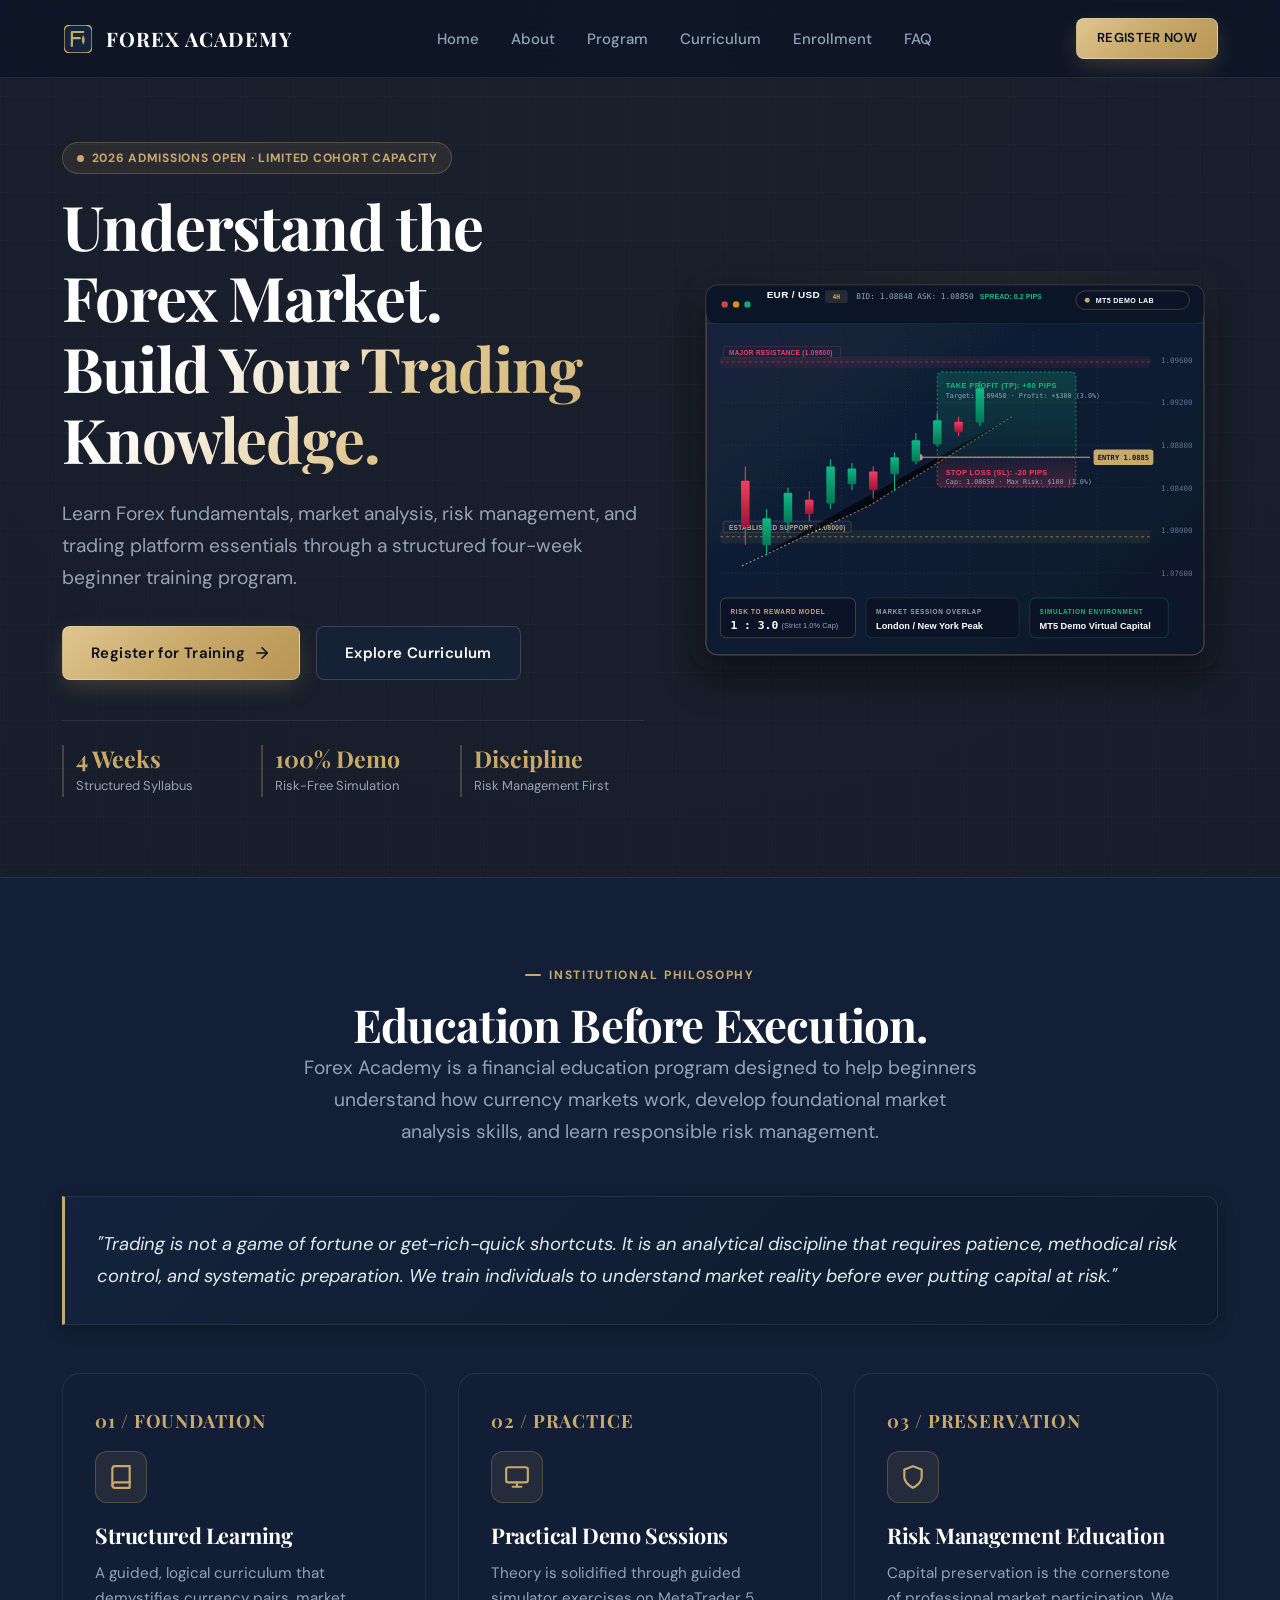
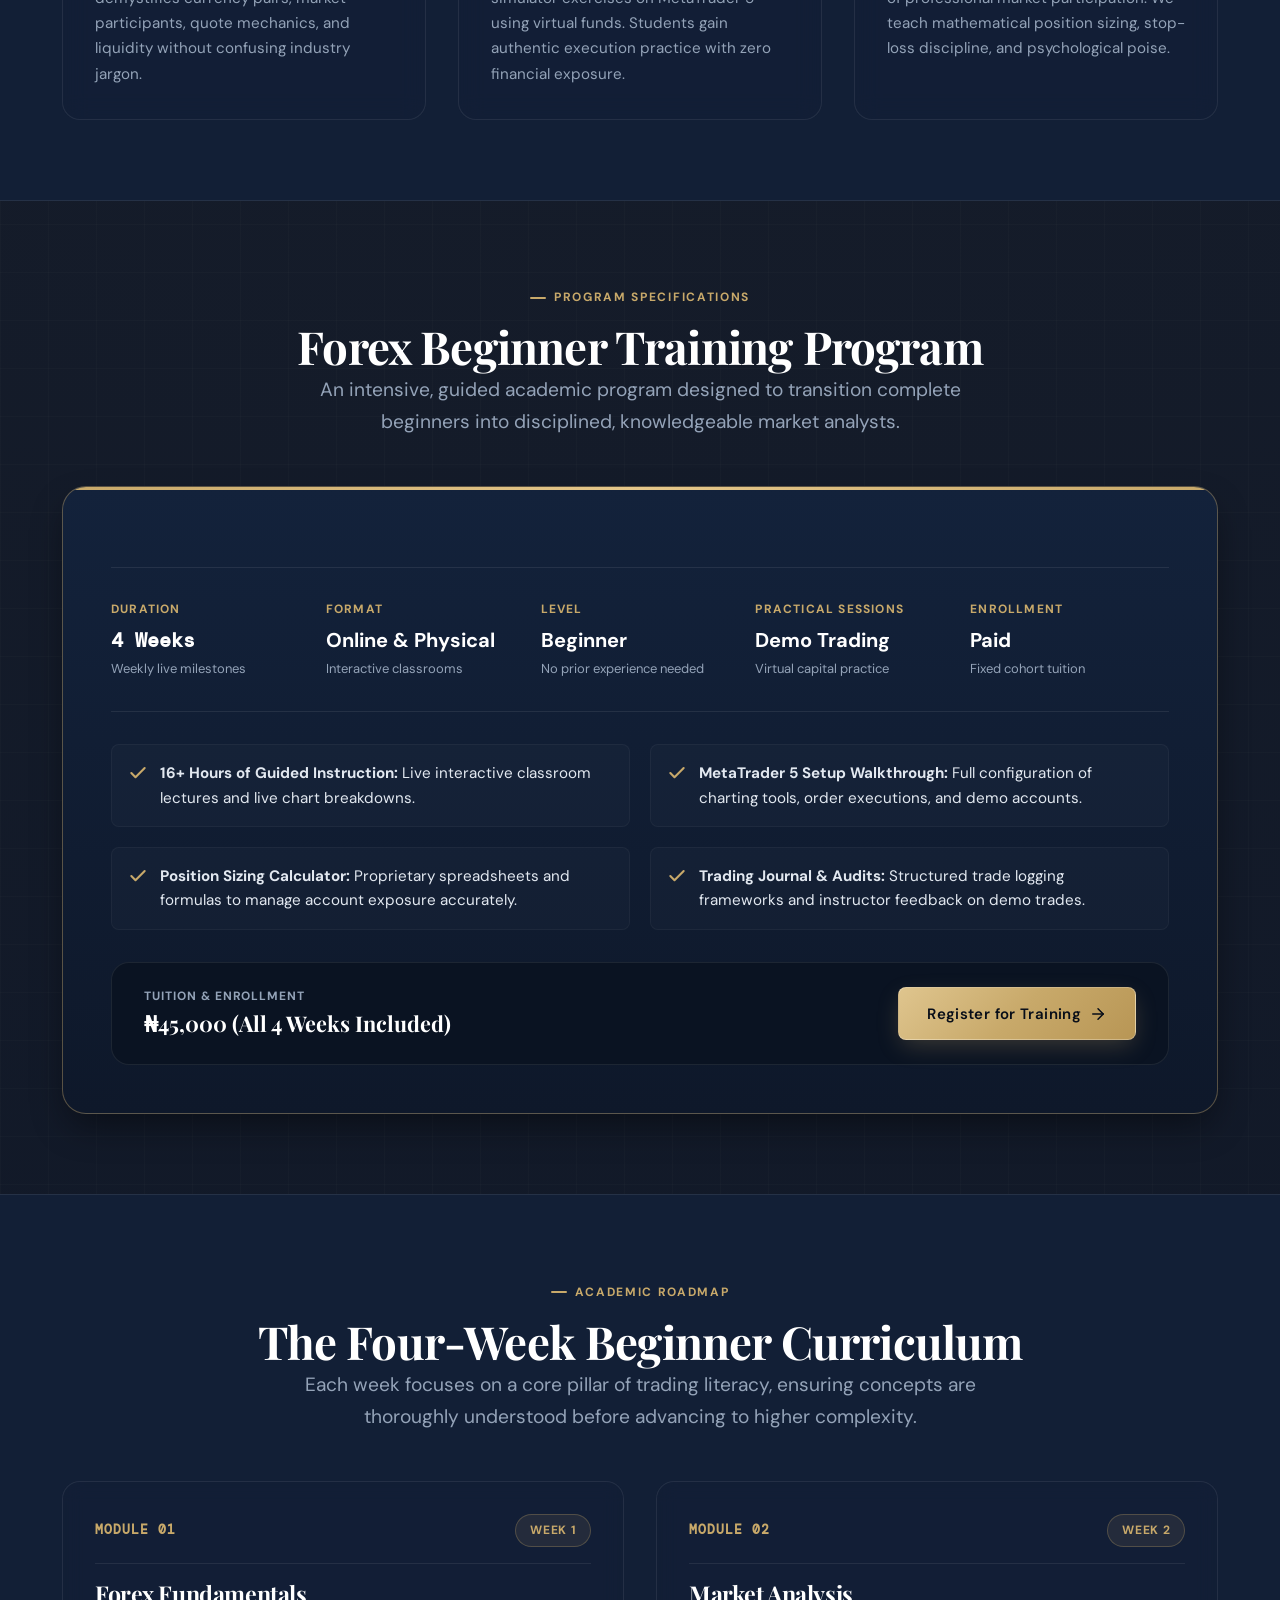
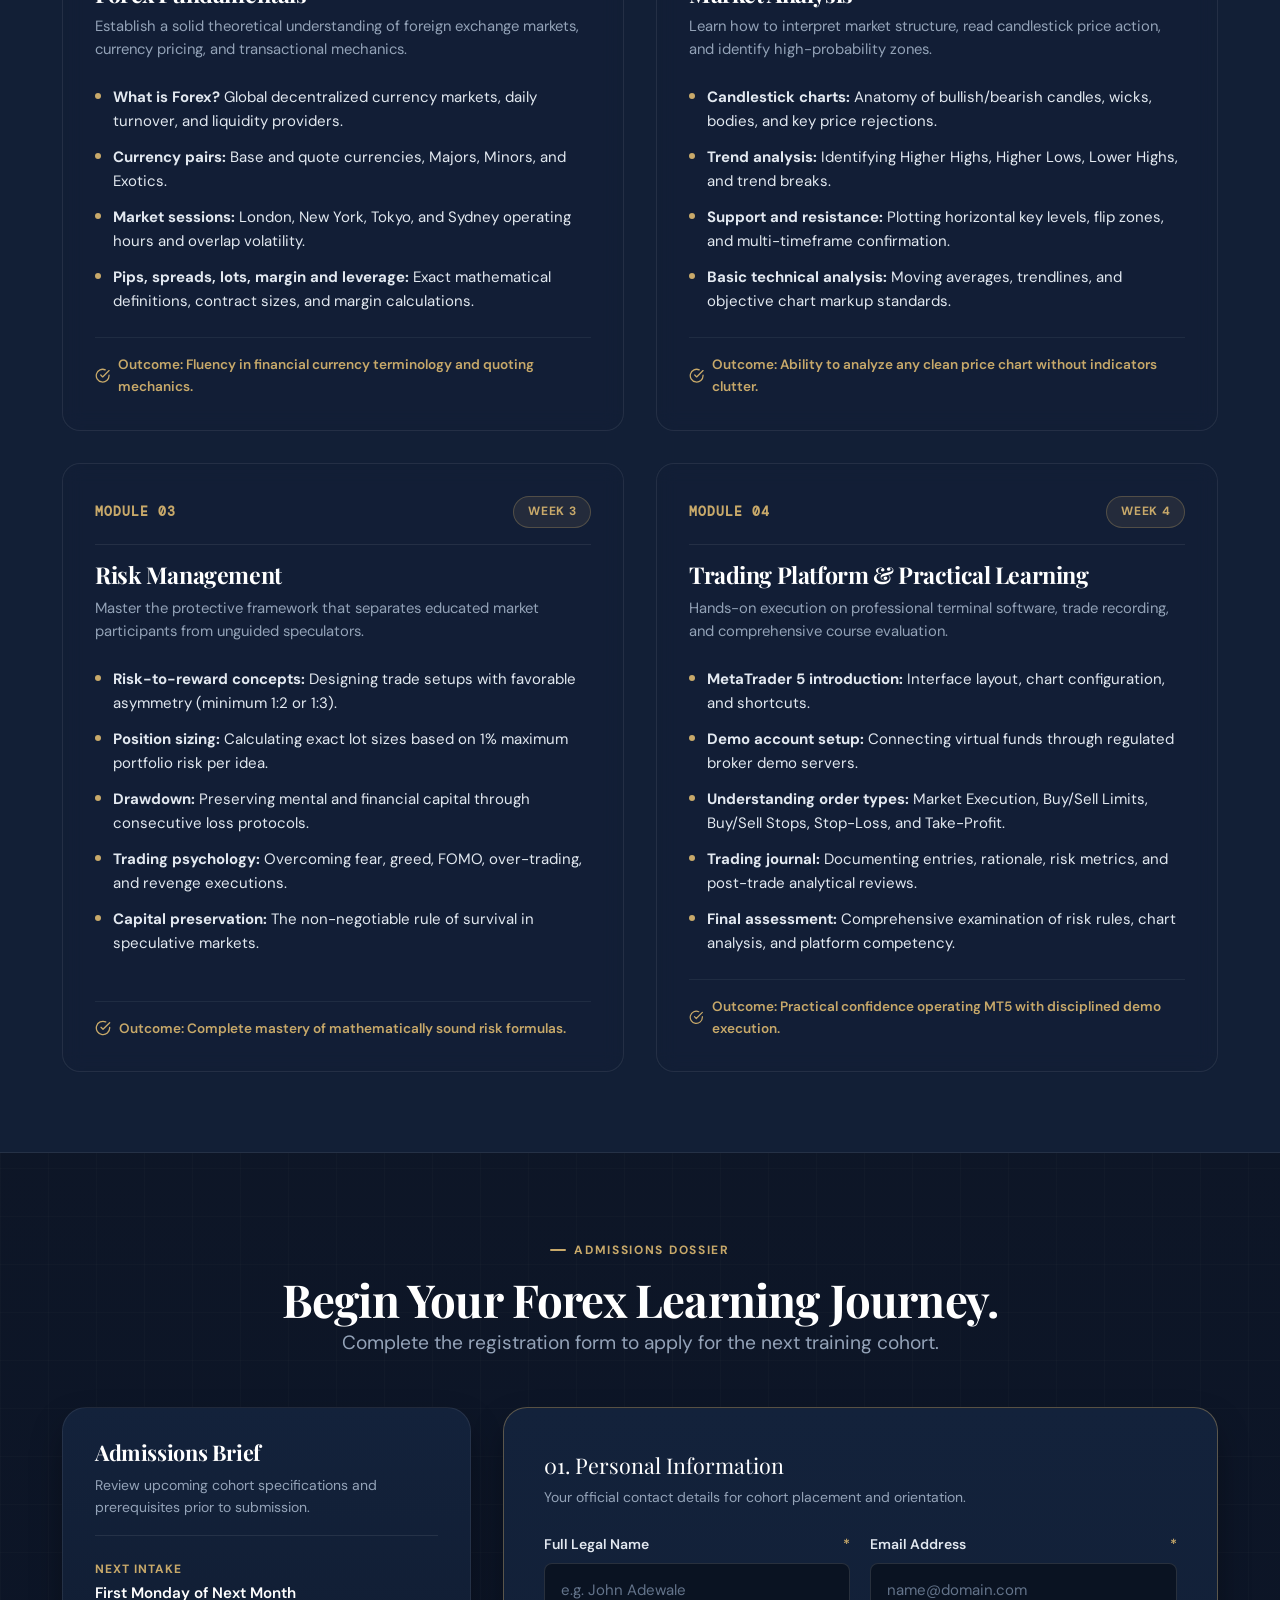
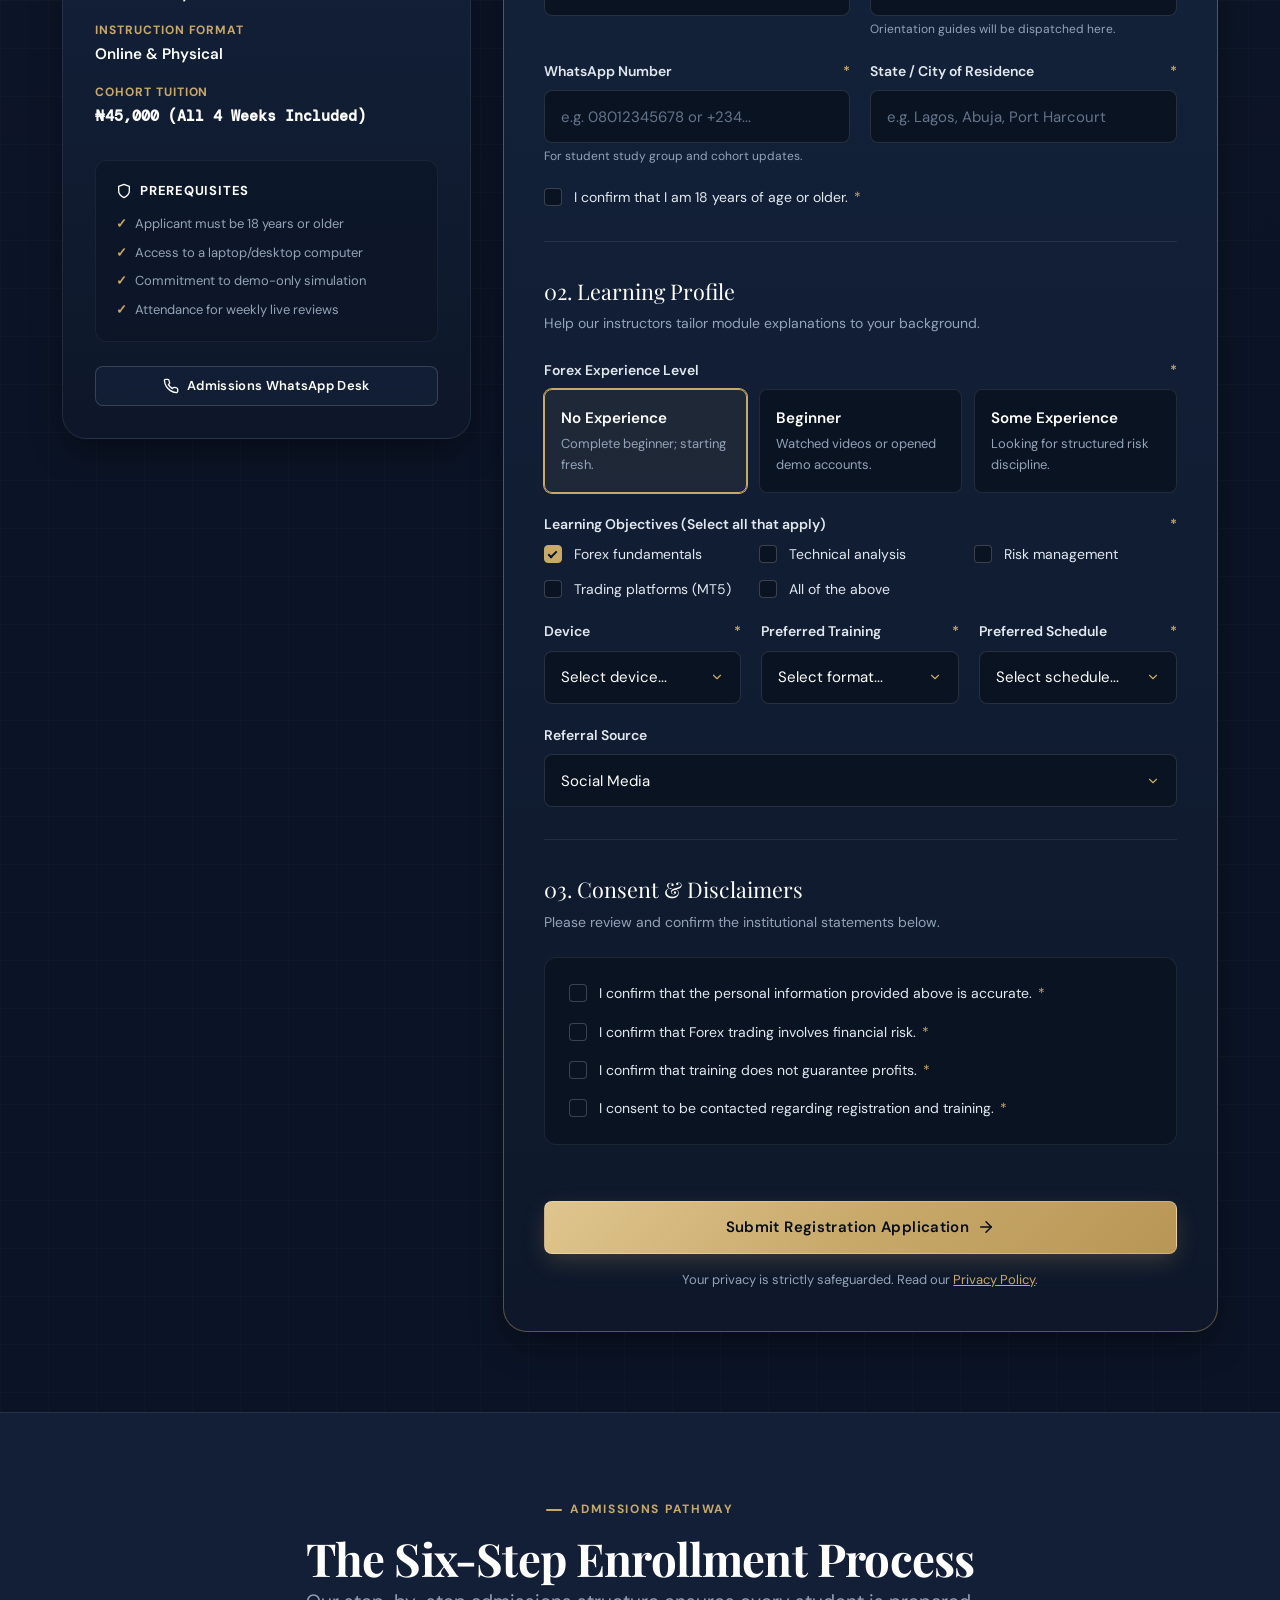
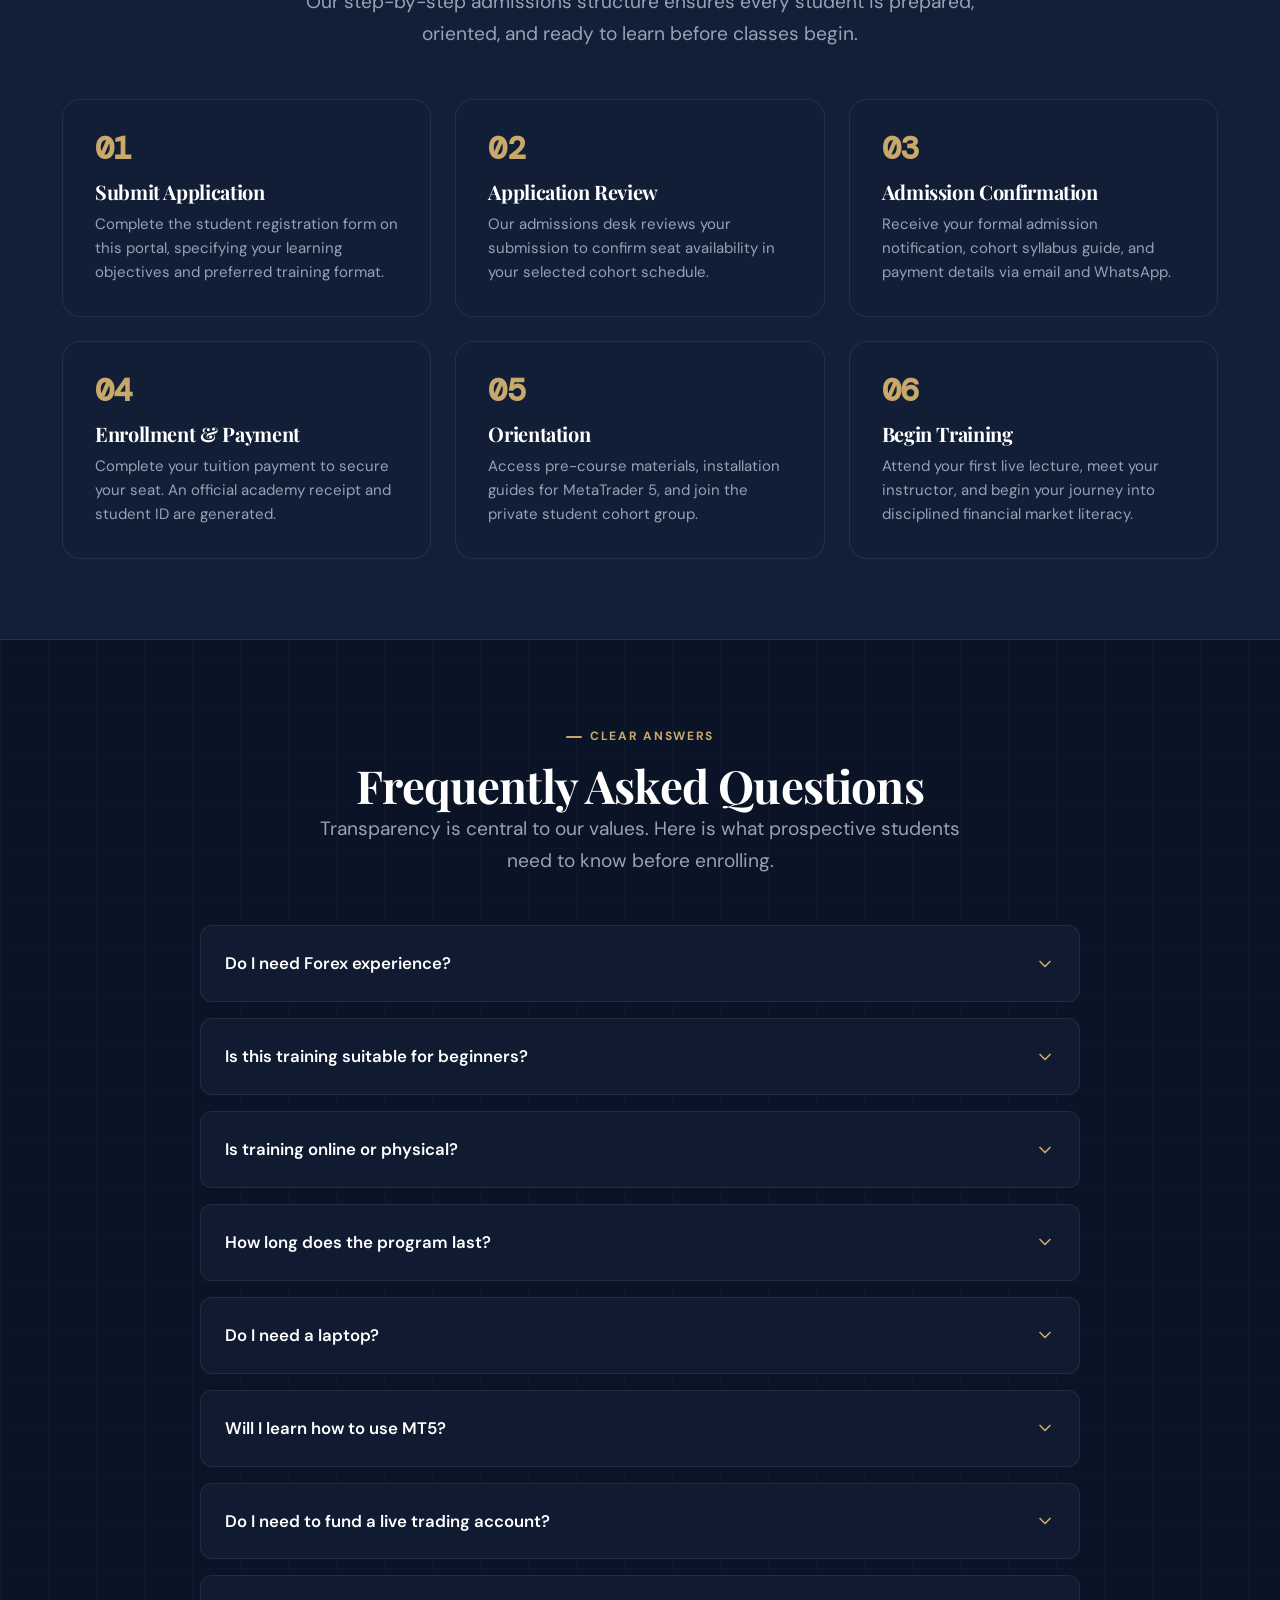
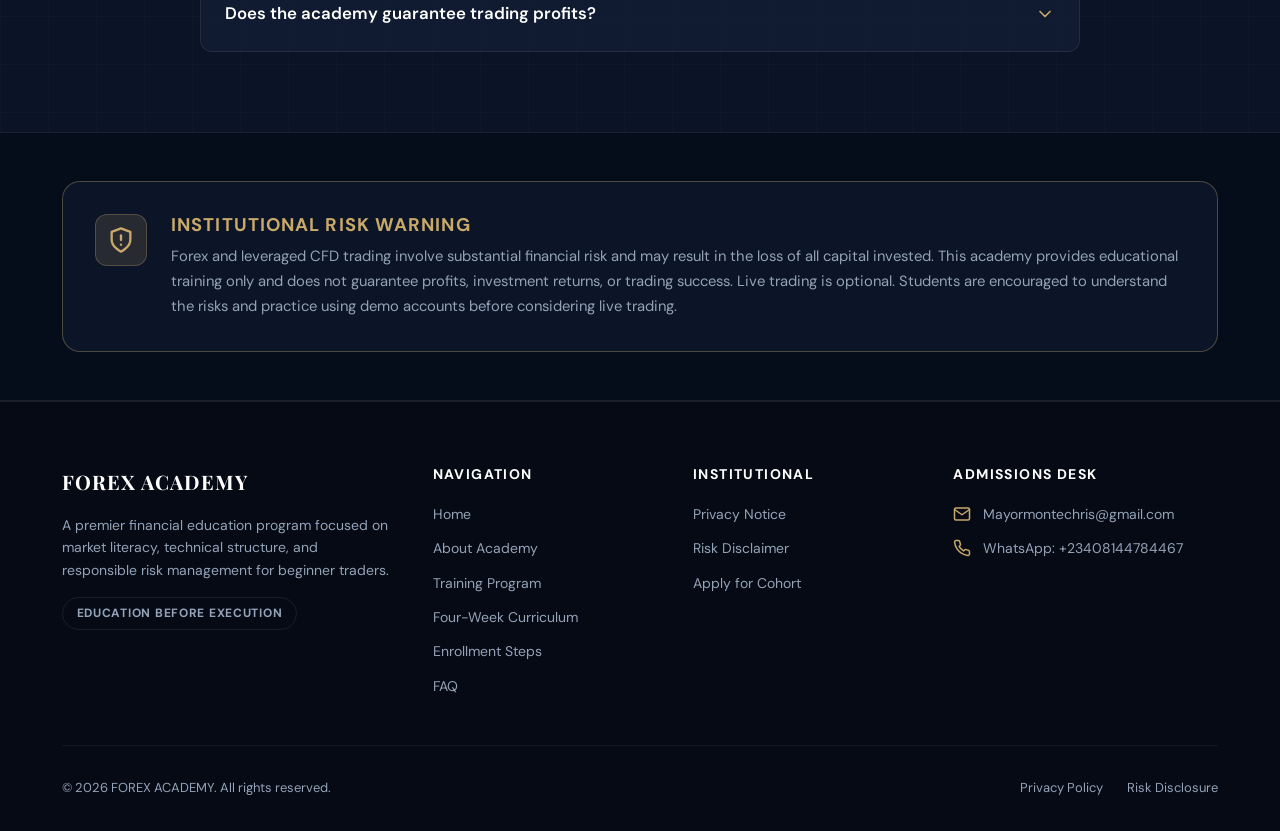
==== commit 4fed7b8e: "feat: update admissions WhatsApp and email contact credentials" ====
--- a/index.html
+++ b/index.html
@@ -1072,14 +1072,14 @@
               <path d="M4 4h16c1.1 0 2 .9 2 2v12c0 1.1-.9 2-2 2H4c-1.1 0-2-.9-2-2V6c0-1.1.9-2 2-2z"></path>
               <polyline points="22,6 12,13 2,6"></polyline>
             </svg>
-            <a href="mailto:admissions@forexacademy.edu" class="footer-link" data-config="contactEmail">admissions@forexacademy.edu</a>
+            <a href="mailto:Mayormontechris@gmail.com" class="footer-link" data-config="contactEmail">Mayormontechris@gmail.com</a>
           </div>
           <div class="footer-contact-item">
             <svg width="18" height="18" viewBox="0 0 24 24" fill="none" stroke="currentColor" stroke-width="2" stroke-linecap="round" stroke-linejoin="round" aria-hidden="true">
               <path d="M22 16.92v3a2 2 0 0 1-2.18 2 19.79 19.79 0 0 1-8.63-3.07 19.5 19.5 0 0 1-6-6 19.79 19.79 0 0 1-3.07-8.67A2 2 0 0 1 4.11 2h3a2 2 0 0 1 2 1.72 12.84 12.84 0 0 0 .7 2.81 2 2 0 0 1-.45 2.11L8.09 9.91a16 16 0 0 0 6 6l1.27-1.27a2 2 0 0 1 2.11-.45 12.84 12.84 0 0 0 2.81.7A2 2 0 0 1 22 16.92z"></path>
             </svg>
             <a href="#" target="_blank" rel="noopener noreferrer" class="footer-link" data-config="whatsappLink">
-              WhatsApp: <span data-config="whatsappDisplay">+234 800 000 0000</span>
+              WhatsApp: <span data-config="whatsappDisplay">+23408144784467</span>
             </a>
           </div>
         </div>
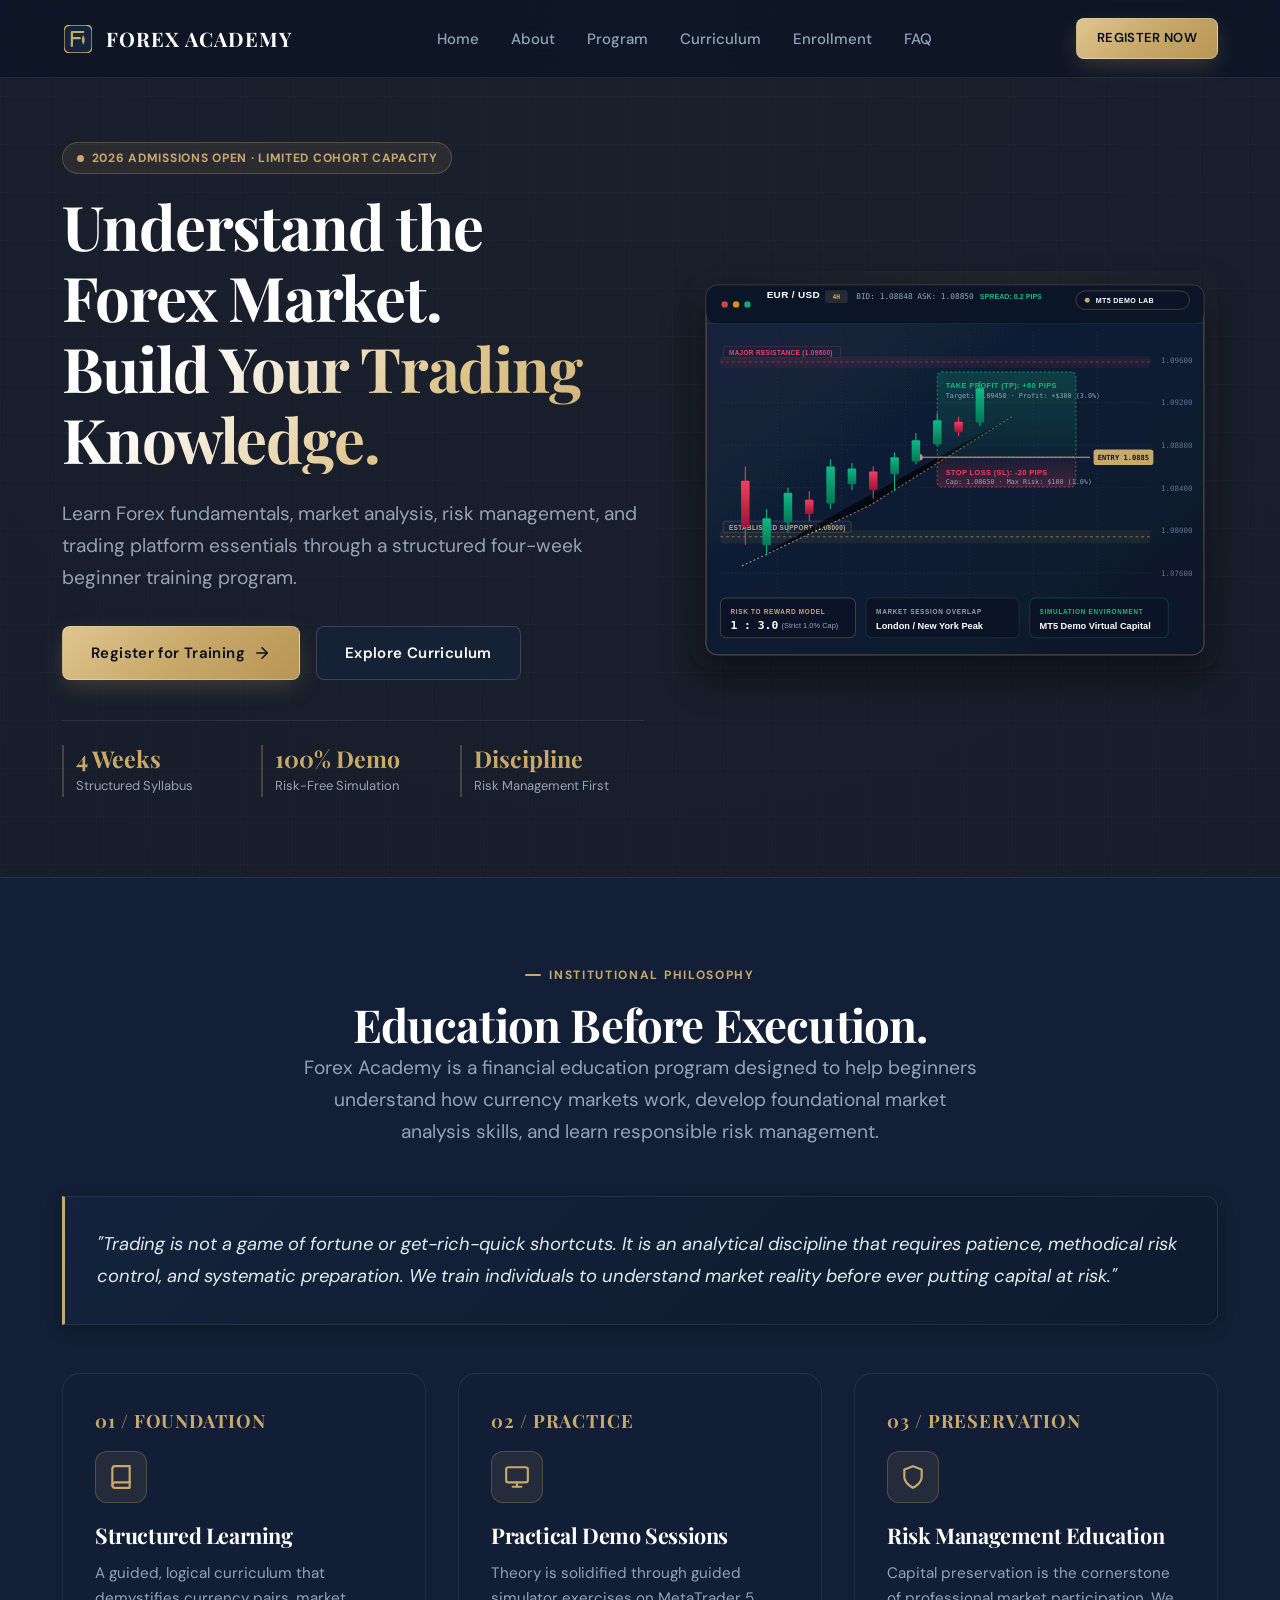
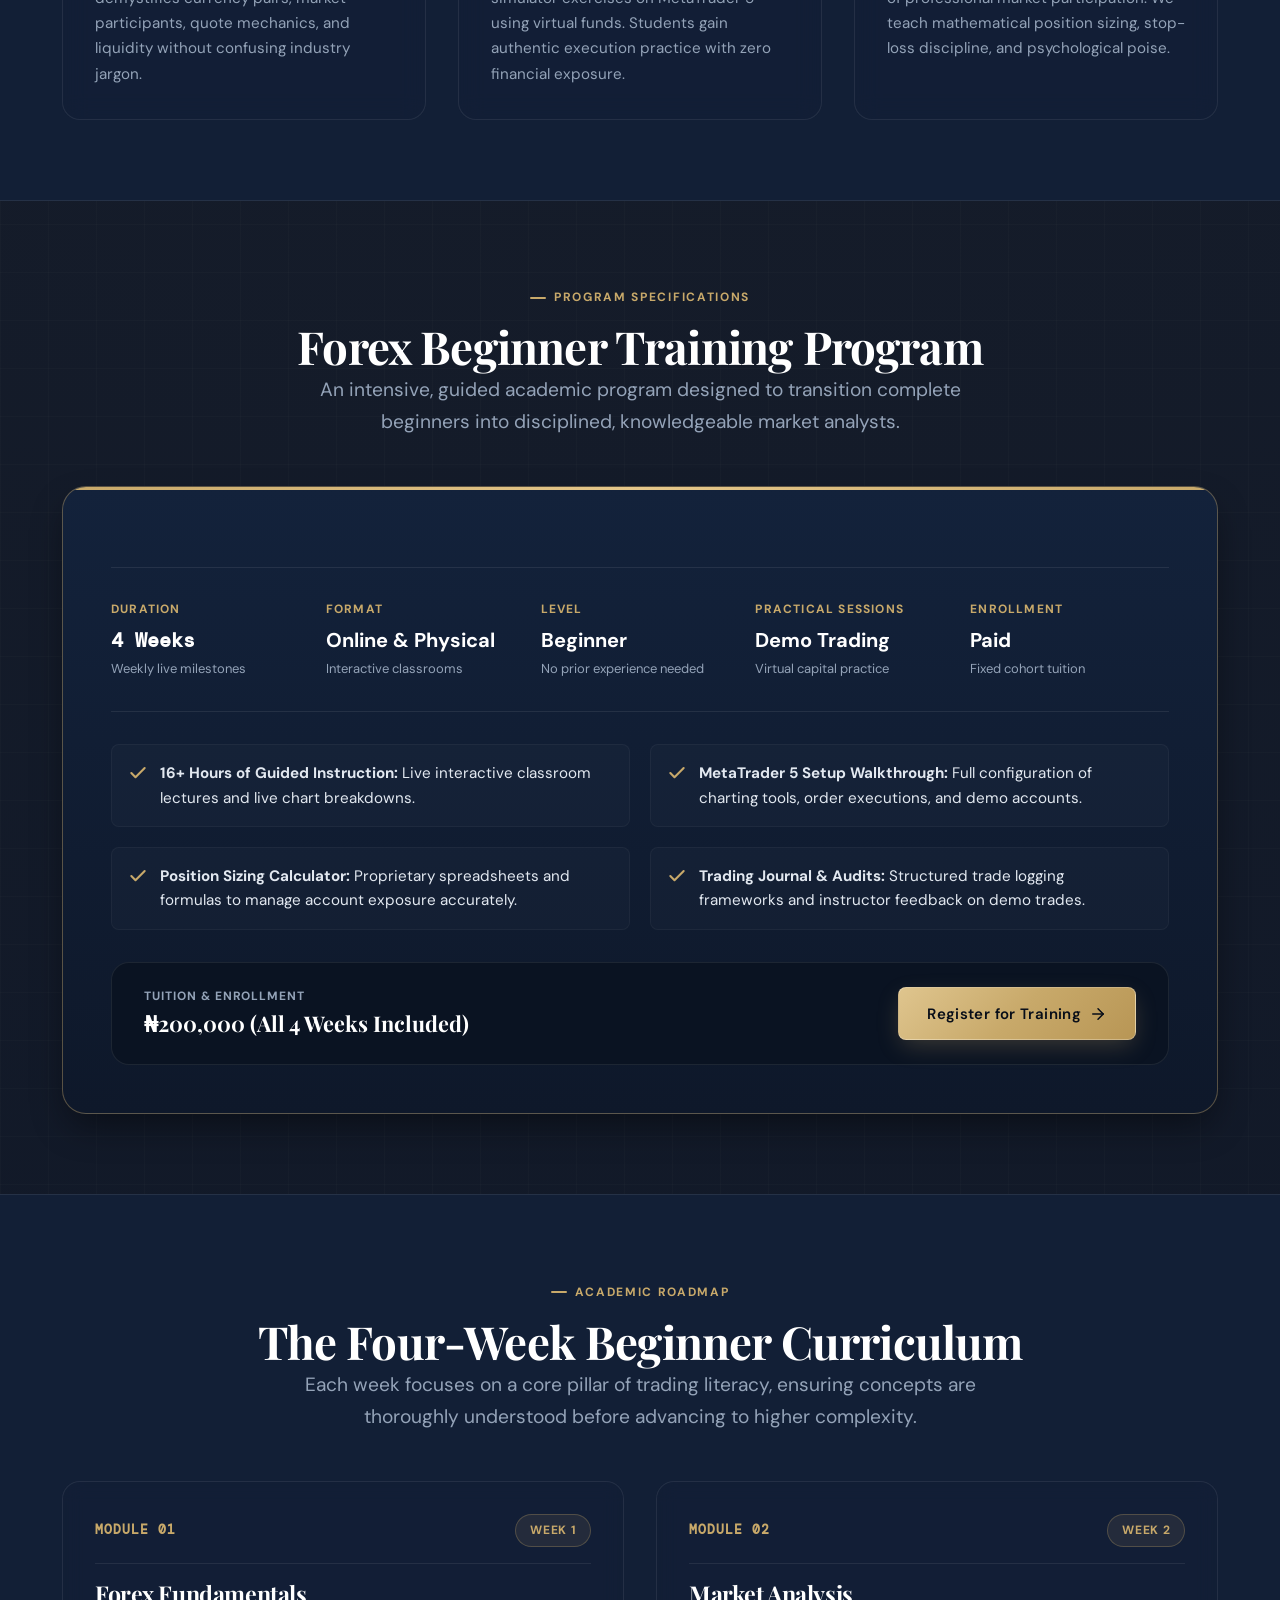
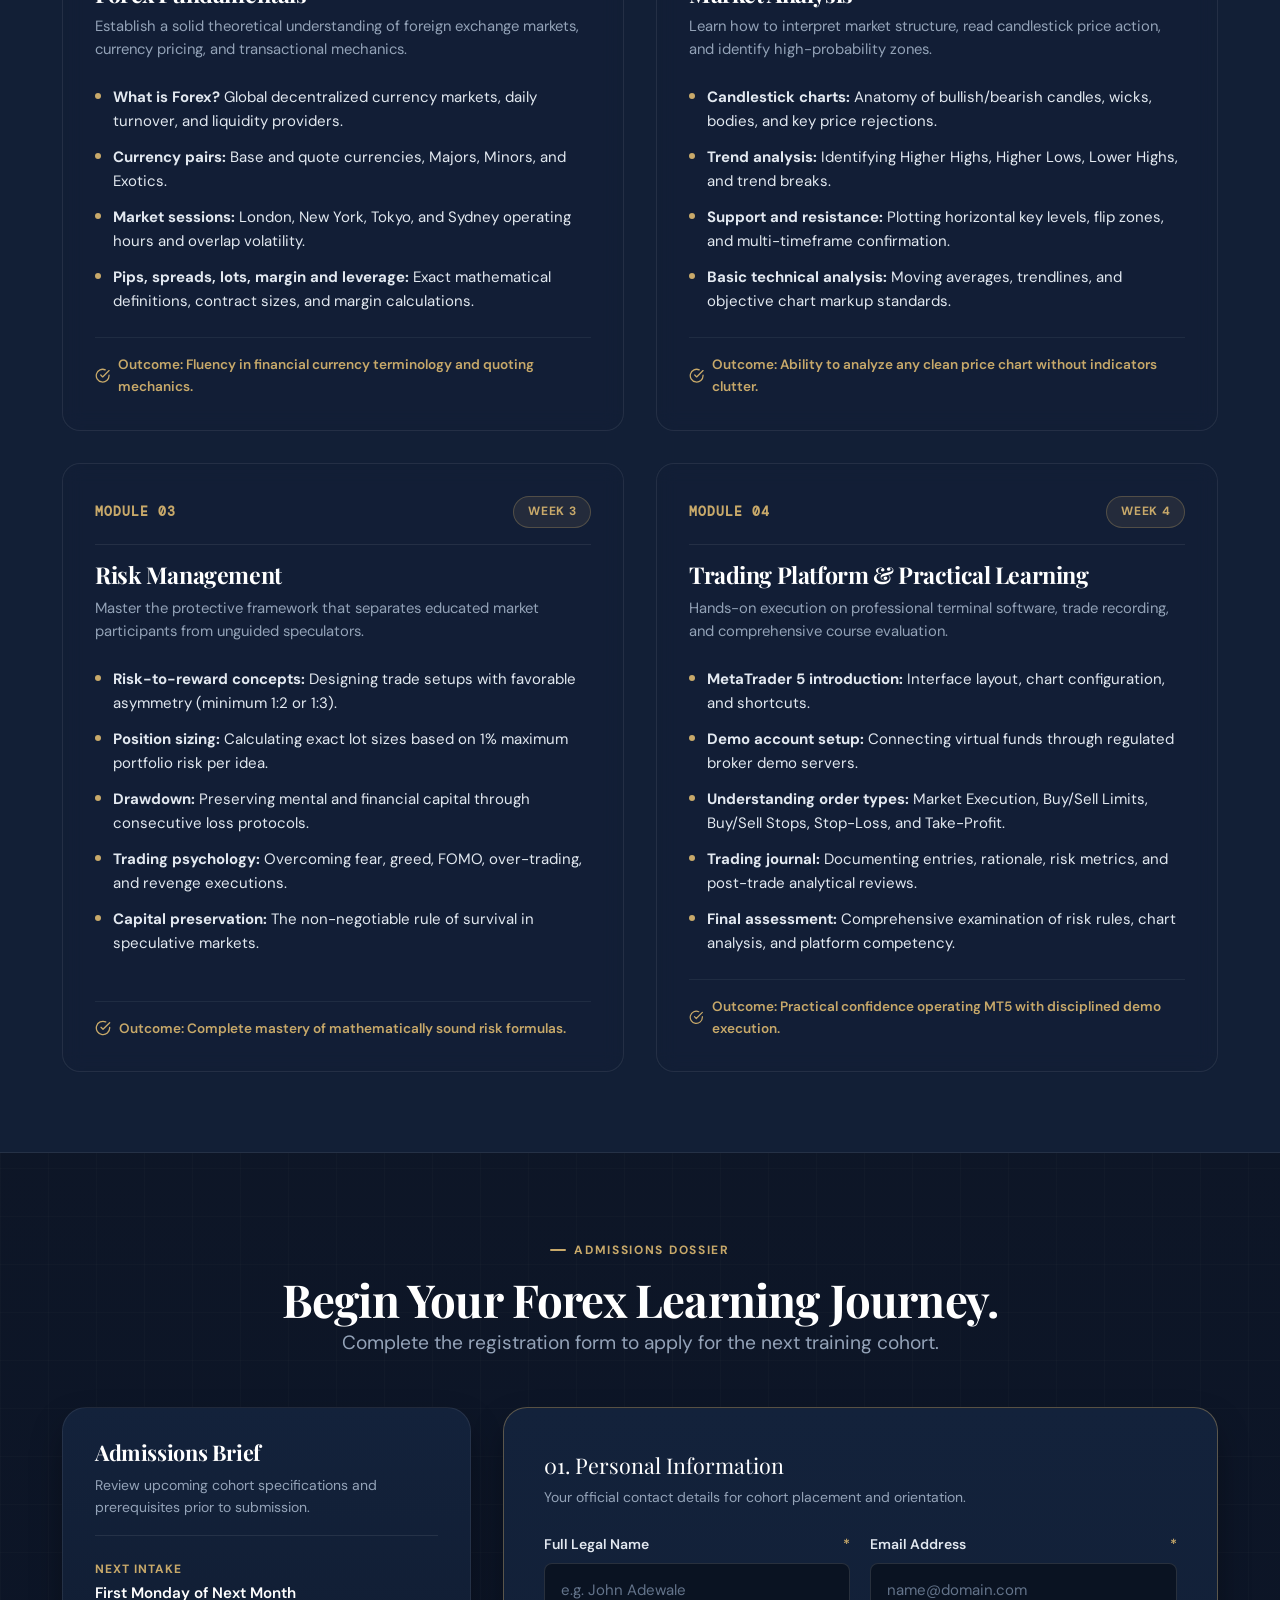
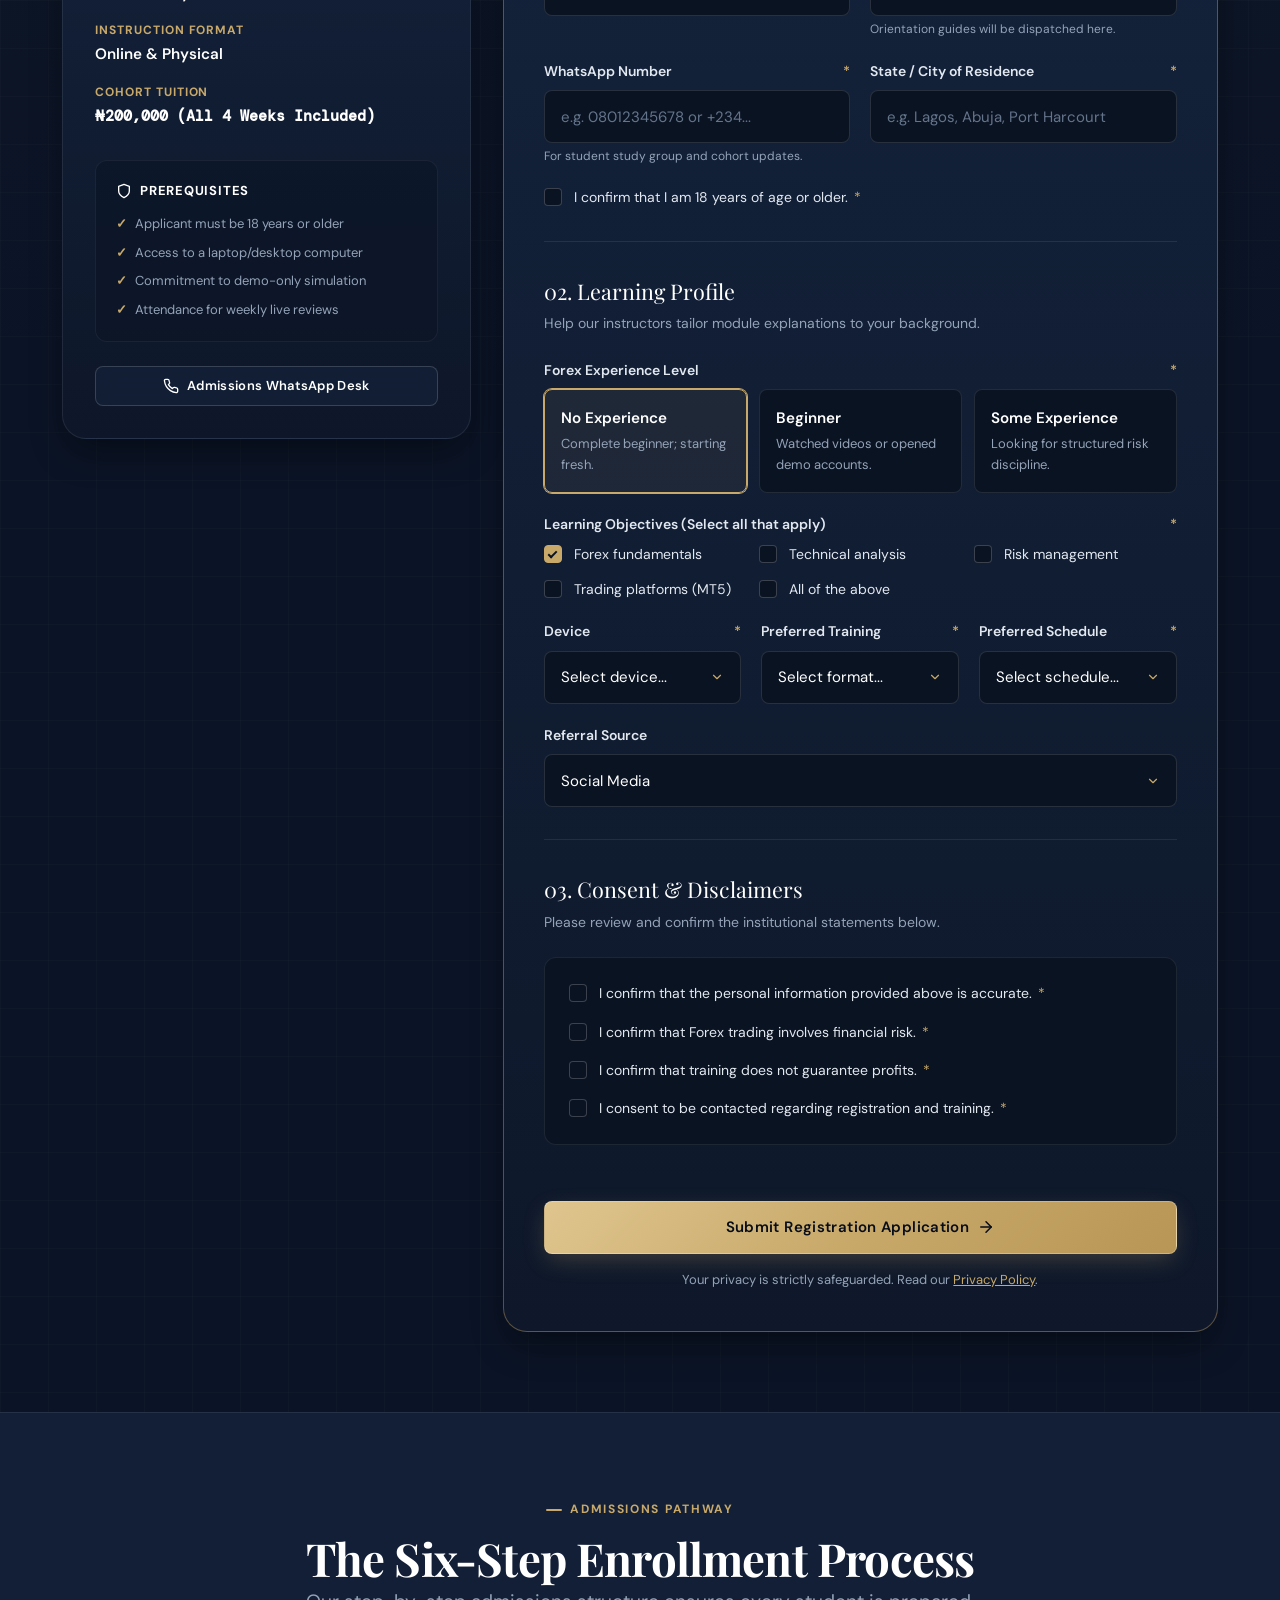
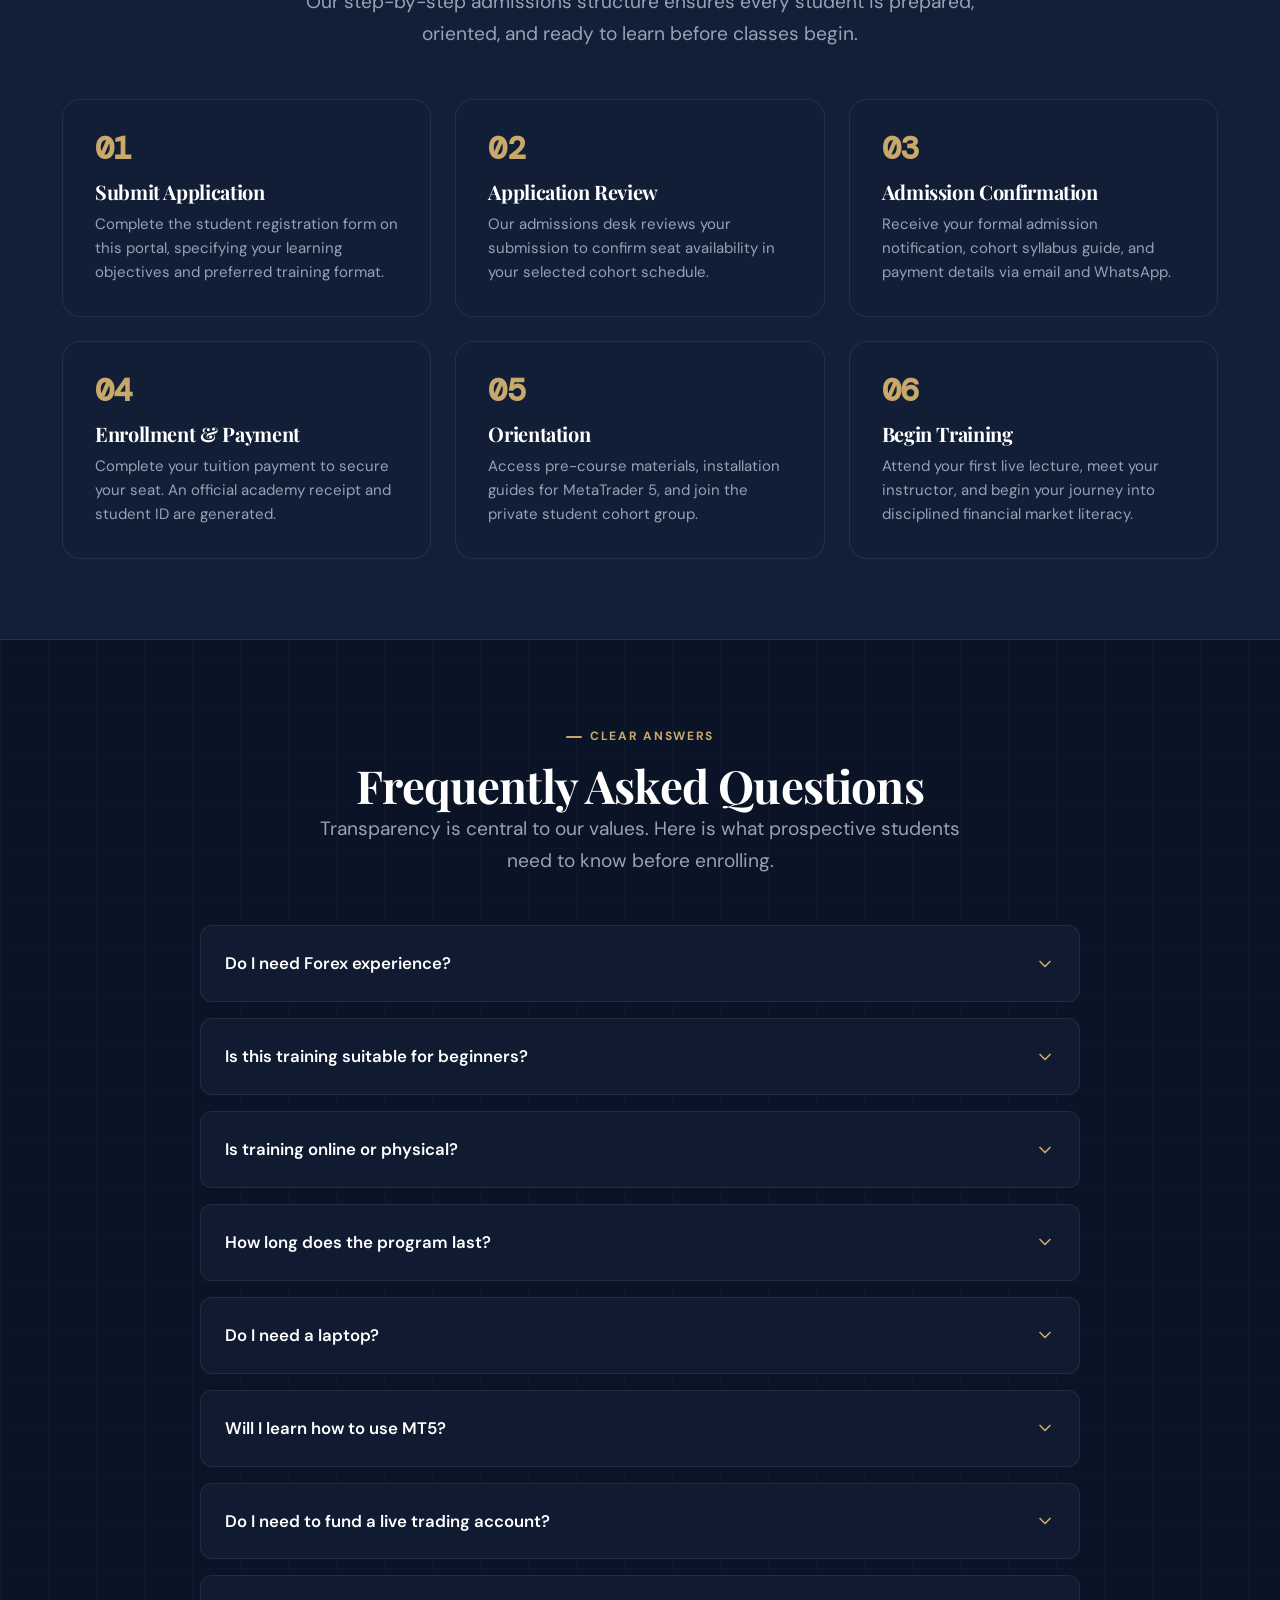
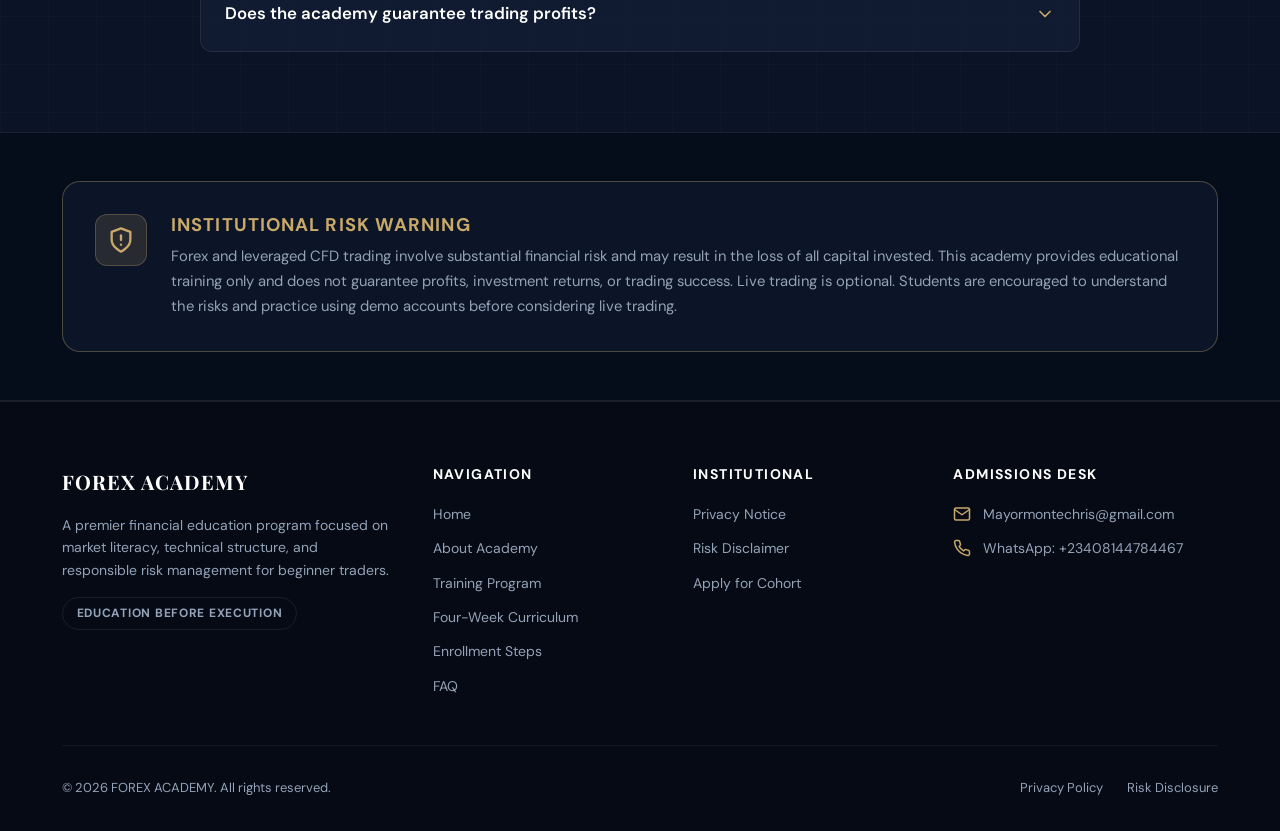
==== commit f0fdff8f: "feat: update cohort tuition to ₦200,000" ====
--- a/index.html
+++ b/index.html
@@ -310,7 +310,7 @@
           <div class="program-action-box">
             <div class="program-price-box">
               <span class="program-price-title">Tuition & Enrollment</span>
-              <span class="program-price-amount" data-config="courseFee">₦45,000 (All 4 Weeks Included)</span>
+              <span class="program-price-amount" data-config="courseFee">₦200,000 (All 4 Weeks Included)</span>
             </div>
             <a href="#registration" class="btn btn-primary">
               Register for Training
@@ -527,7 +527,7 @@
               </div>
               <div class="admissions-spec-item">
                 <span class="admissions-spec-label">Cohort Tuition</span>
-                <span class="admissions-spec-val mono-num" data-config="courseFee">₦45,000 (All 4 Weeks Included)</span>
+                <span class="admissions-spec-val mono-num" data-config="courseFee">₦200,000 (All 4 Weeks Included)</span>
               </div>
             </div>
 
